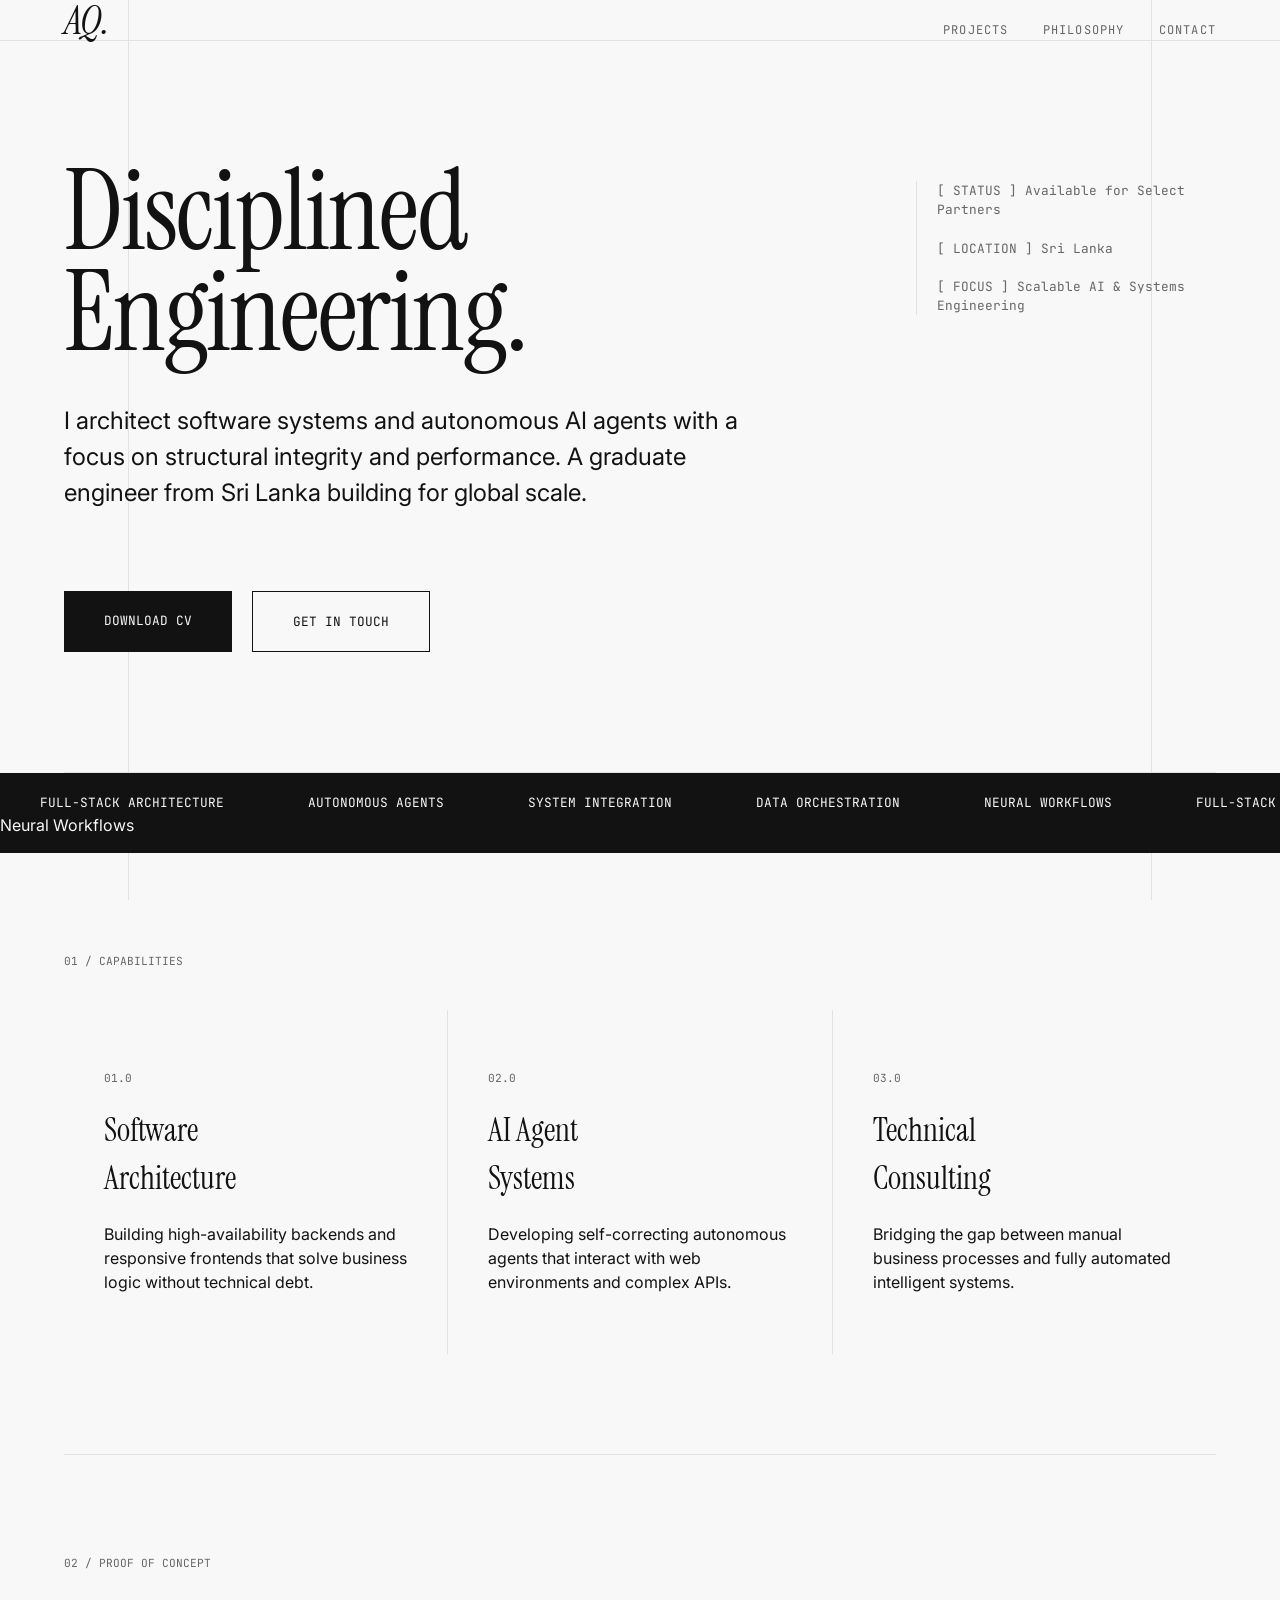
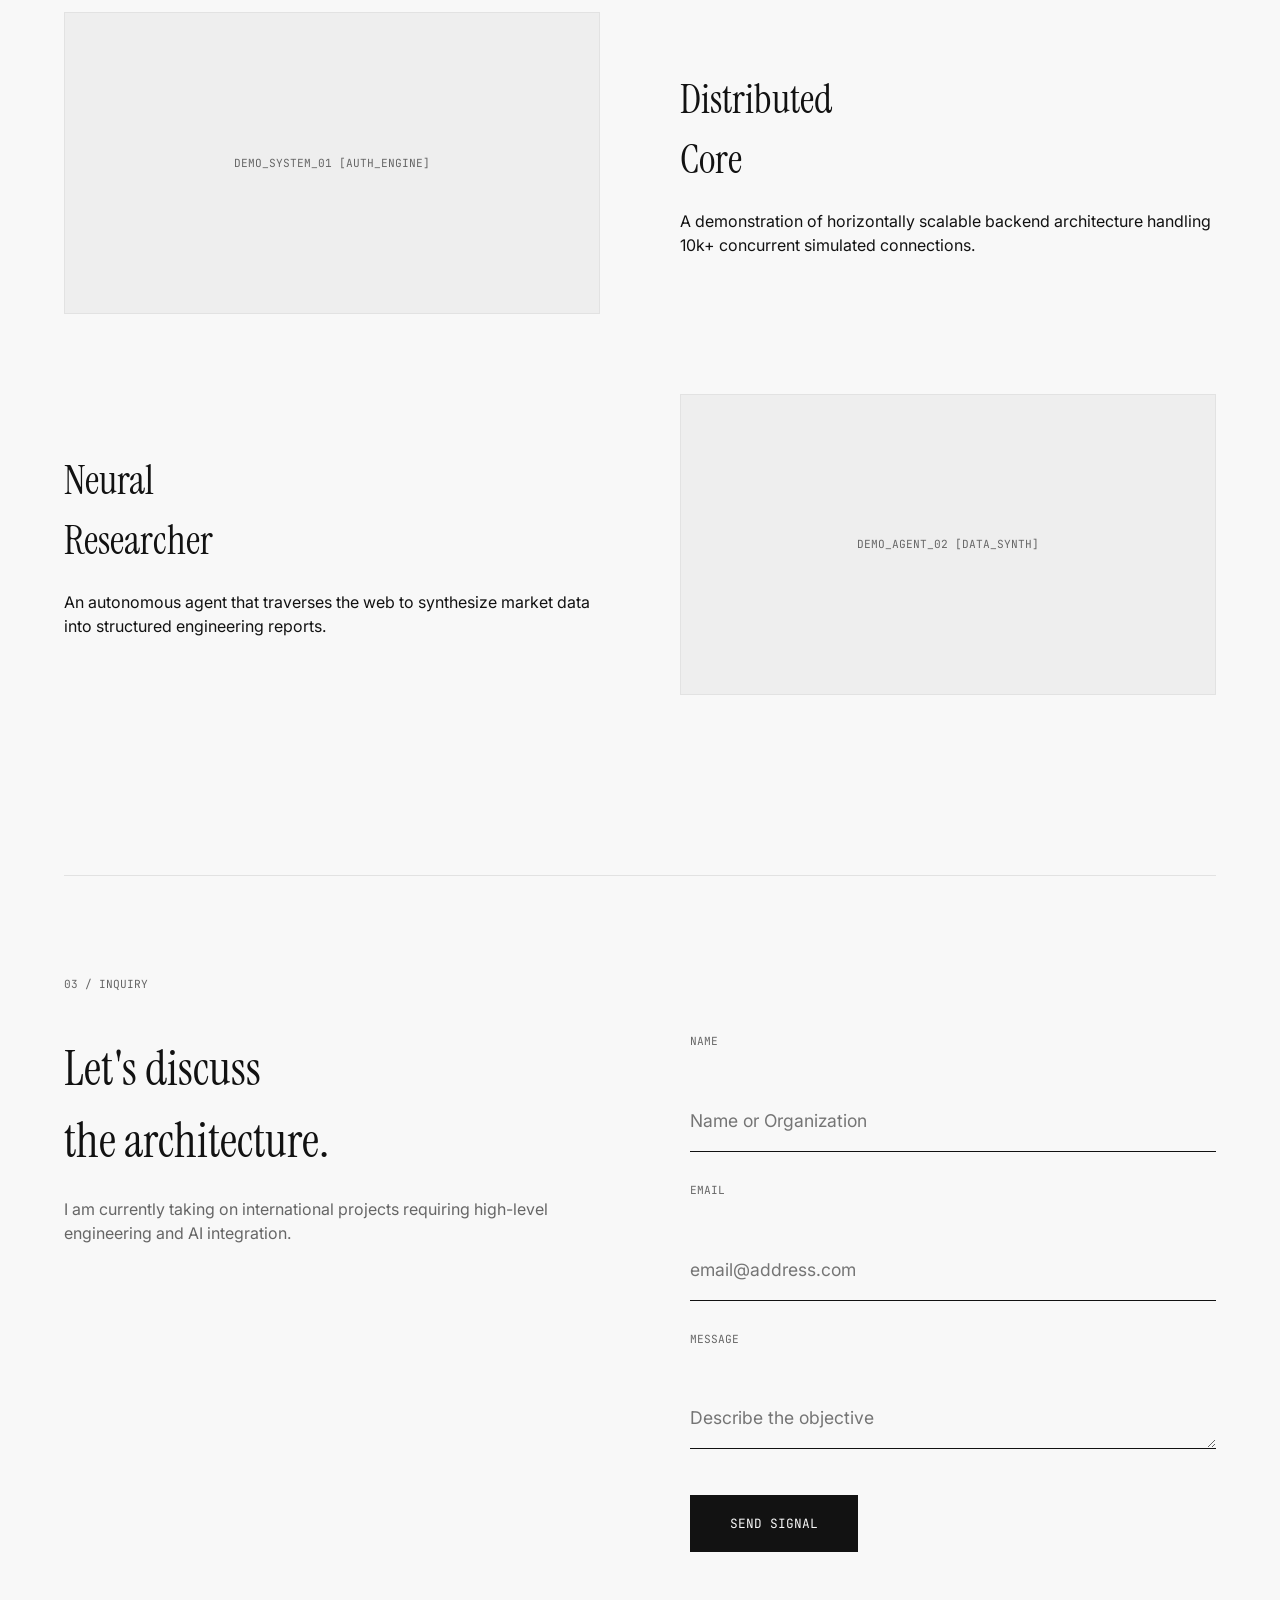
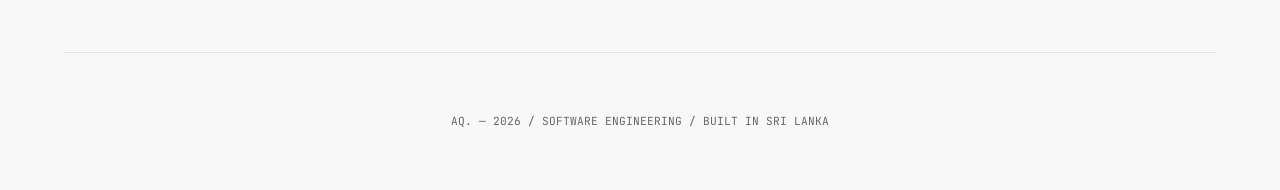
==== index.html @ d7cba53c "Add files via upload" ====
<!DOCTYPE html>
<html lang="en">
<head>
    <meta charset="UTF-8">
    <meta name="viewport" content="width=device-width, initial-scale=1.0">
    <meta name="description" content="AQ. — Software Engineering & AI Systems. A disciplined approach to modern automation.">
    <title>AQ. / Software Engineering</title>
    
    <!-- Sophisticated Font Stack -->
    <link rel="preconnect" href="https://fonts.googleapis.com">
    <link rel="preconnect" href="https://fonts.gstatic.com" crossorigin>
    <link href="https://fonts.googleapis.com/css2?family=Instrument+Serif:ital@0;1&family=Inter:wght@400;500;600&family=JetBrains+Mono:wght@400;500&display=swap" rel="stylesheet">
    
    <style>
        :root {
            --bg: #f8f8f8;
            --ink: #121212;
            --muted: #666666;
            --border: #e2e2e2;
            --accent: #d44e28; /* A quiet, sophisticated burnt orange */
            --font-serif: 'Instrument Serif', serif;
            --font-sans: 'Inter', sans-serif;
            --font-mono: 'JetBrains Mono', monospace;
            --container: 1300px;
        }

        * { margin: 0; padding: 0; box-sizing: border-box; }
        
        body {
            background-color: var(--bg);
            color: var(--ink);
            font-family: var(--font-sans);
            line-height: 1.5;
            -webkit-font-smoothing: antialiased;
            overflow-x: hidden;
        }

        /* --- Grid Structure --- */
        .grid-line-v {
            position: fixed;
            top: 0;
            bottom: 0;
            width: 1px;
            background: var(--border);
            z-index: -1;
        }

        .line-1 { left: 10%; }
        .line-2 { right: 10%; }

        .container {
            max-width: var(--container);
            margin: 0 auto;
            padding: 0 5%;
        }

        header {
            padding: 40px 0;
            border-bottom: 1px solid var(--border);
            display: flex;
            justify-content: space-between;
            align-items: flex-end;
        }

        .logo {
            font-family: var(--font-serif);
            font-size: 2.5rem;
            font-style: italic;
            line-height: 1;
        }

        nav a {
            font-family: var(--font-mono);
            font-size: 0.75rem;
            text-transform: uppercase;
            margin-left: 30px;
            color: var(--muted);
            text-decoration: none;
            letter-spacing: 0.1em;
        }

        nav a:hover { color: var(--ink); }

        /* --- Hero --- */
        .hero {
            padding: 120px 0;
            display: grid;
            grid-template-columns: 1fr 300px;
            gap: 60px;
            align-items: start;
        }

        h1 {
            font-family: var(--font-serif);
            font-size: clamp(3.5rem, 10vw, 7rem);
            font-weight: 400;
            line-height: 0.9;
            letter-spacing: -0.02em;
            margin-bottom: 40px;
        }

        .hero-meta {
            font-family: var(--font-mono);
            font-size: 0.8rem;
            color: var(--muted);
            border-left: 1px solid var(--border);
            padding-left: 20px;
            margin-top: 20px;
        }

        .lead {
            font-size: 1.5rem;
            max-width: 700px;
            margin-bottom: 40px;
            color: var(--ink);
        }

        /* --- Horizontal Ticker --- */
        .ticker {
            border-top: 1px solid var(--ink);
            border-bottom: 1px solid var(--ink);
            padding: 15px 0;
            overflow: hidden;
            white-space: nowrap;
            background: var(--ink);
            color: var(--bg);
        }

        .ticker-wrap {
            display: inline-block;
            animation: ticker 40s linear infinite;
        }

        .ticker-item {
            display: inline-block;
            font-family: var(--font-mono);
            font-size: 0.8rem;
            text-transform: uppercase;
            padding: 0 40px;
        }

        @keyframes ticker {
            0% { transform: translateX(0); }
            100% { transform: translateX(-50%); }
        }

        /* --- Section Styling --- */
        section {
            padding: 100px 0;
            border-bottom: 1px solid var(--border);
        }

        .section-label {
            font-family: var(--font-mono);
            font-size: 0.7rem;
            text-transform: uppercase;
            color: var(--muted);
            margin-bottom: 40px;
            display: block;
        }

        /* --- Services --- */
        .services-list {
            display: grid;
            grid-template-columns: repeat(auto-fit, minmax(300px, 1fr));
            gap: 1px;
            background: var(--border);
        }

        .service-item {
            background: var(--bg);
            padding: 60px 40px;
            transition: 0.3s;
        }

        .service-item:hover { background: #f0f0f0; }

        .service-num {
            font-family: var(--font-mono);
            font-size: 0.7rem;
            color: var(--muted);
            margin-bottom: 20px;
            display: block;
        }

        .service-item h3 {
            font-family: var(--font-serif);
            font-size: 2rem;
            font-weight: 400;
            margin-bottom: 20px;
        }

        /* --- Projects --- */
        .project-row {
            display: grid;
            grid-template-columns: 1fr 1fr;
            gap: 80px;
            margin-bottom: 80px;
            align-items: center;
        }

        .project-info h4 {
            font-family: var(--font-serif);
            font-size: 2.5rem;
            font-weight: 400;
            margin-bottom: 20px;
        }

        .project-image {
            aspect-ratio: 16/9;
            background: #eee;
            border: 1px solid var(--border);
            display: flex;
            align-items: center;
            justify-content: center;
            font-family: var(--font-mono);
            font-size: 0.7rem;
            color: var(--muted);
            position: relative;
        }

        /* --- Form --- */
        .contact-grid {
            display: grid;
            grid-template-columns: 1fr 1fr;
            gap: 100px;
        }

        input, textarea {
            width: 100%;
            background: transparent;
            border: none;
            border-bottom: 1px solid var(--ink);
            padding: 20px 0;
            font-family: inherit;
            font-size: 1.1rem;
            outline: none;
            transition: 0.3s;
        }

        input:focus, textarea:focus { border-bottom-width: 3px; }

        .submit-btn {
            margin-top: 40px;
            background: var(--ink);
            color: var(--bg);
            border: none;
            padding: 20px 40px;
            font-family: var(--font-mono);
            text-transform: uppercase;
            font-size: 0.8rem;
            cursor: pointer;
            transition: 0.3s;
        }

        .submit-btn:hover { background: var(--accent); }

        footer {
            padding: 60px 0;
            text-align: center;
            font-family: var(--font-mono);
            font-size: 0.7rem;
            color: var(--muted);
        }

        /* --- Reveal --- */
        .reveal {
            opacity: 0;
            transform: translateY(20px);
            transition: 0.6s ease-out;
        }

        .reveal.active {
            opacity: 1;
            transform: translateY(0);
        }

        @media (max-width: 768px) {
            .hero, .project-row, .contact-grid { grid-template-columns: 1fr; }
            .grid-line-v { display: none; }
            h1 { font-size: 3.5rem; }
        }
    </style>
</head>
<body>

    <div class="grid-line-v line-1"></div>
    <div class="grid-line-v line-2"></div>

    <header class="container">
        <div class="logo">AQ.</div>
        <nav>
            <a href="#work">Projects</a>
            <a href="#about">Philosophy</a>
            <a href="#contact">Contact</a>
        </nav>
    </header>

    <main>
        <div class="container">
            <!-- Hero -->
            <section class="hero">
                <div>
                    <h1 class="reveal">Disciplined <br> Engineering.</h1>
                    <p class="lead reveal">I architect software systems and autonomous AI agents with a focus on structural integrity and performance. A graduate engineer from Sri Lanka building for global scale.</p>
                    <div style="display: flex; gap: 20px;" class="reveal">
                        <a href="assets/cv.pdf" class="submit-btn" style="text-decoration: none;" download>Download CV</a>
                        <a href="#contact" class="submit-btn" style="background: transparent; border: 1px solid var(--ink); color: var(--ink); text-decoration: none;">Get in Touch</a>
                    </div>
                </div>
                <div class="hero-meta reveal">
                    [ STATUS ] Available for Select Partners<br><br>
                    [ LOCATION ] Sri Lanka<br><br>
                    [ FOCUS ] Scalable AI & Systems Engineering
                </div>
            </section>
        </div>

        <!-- Ticker -->
        <div class="ticker">
            <div class="ticker-wrap">
                <div class="ticker-item">Full-Stack Architecture</div>
                <div class="ticker-item">Autonomous Agents</div>
                <div class="ticker-item">System Integration</div>
                <div class="ticker-item">Data Orchestration</div>
                <div class="ticker-item">Neural Workflows</div>
                <div class="ticker-item">Full-Stack Architecture</div>
                <div class="ticker-item">Autonomous Agents</div>
                <div class="ticker-item">System Integration</div>
                <div class="ticker-item)Data Orchestration</div>
                <div class="ticker-item">Neural Workflows</div>
            </div>
        </div>

        <div class="container">
            <!-- Services -->
            <section id="services">
                <span class="section-label">01 / Capabilities</span>
                <div class="services-list">
                    <div class="service-item reveal">
                        <span class="service-num">01.0</span>
                        <h3>Software <br> Architecture</h3>
                        <p>Building high-availability backends and responsive frontends that solve business logic without technical debt.</p>
                    </div>
                    <div class="service-item reveal">
                        <span class="service-num">02.0</span>
                        <h3>AI Agent <br> Systems</h3>
                        <p>Developing self-correcting autonomous agents that interact with web environments and complex APIs.</p>
                    </div>
                    <div class="service-item reveal">
                        <span class="service-num">03.0</span>
                        <h3>Technical <br> Consulting</h3>
                        <p>Bridging the gap between manual business processes and fully automated intelligent systems.</p>
                    </div>
                </div>
            </section>

            <!-- Work -->
            <section id="work">
                <span class="section-label">02 / Proof of Concept</span>
                
                <div class="project-row reveal">
                    <div class="project-image">DEMO_SYSTEM_01 [AUTH_ENGINE]</div>
                    <div class="project-info">
                        <h4>Distributed <br> Core</h4>
                        <p>A demonstration of horizontally scalable backend architecture handling 10k+ concurrent simulated connections.</p>
                    </div>
                </div>

                <div class="project-row reveal">
                    <div class="project-info">
                        <h4>Neural <br> Researcher</h4>
                        <p>An autonomous agent that traverses the web to synthesize market data into structured engineering reports.</p>
                    </div>
                    <div class="project-image">DEMO_AGENT_02 [DATA_SYNTH]</div>
                </div>
            </section>

            <!-- Contact -->
            <section id="contact">
                <span class="section-label">03 / Inquiry</span>
                <div class="contact-grid">
                    <div>
                        <h2 style="font-family: var(--font-serif); font-size: 3rem; font-weight: 400;">Let's discuss <br> the architecture.</h2>
                        <p style="margin-top: 20px; color: var(--muted);">I am currently taking on international projects requiring high-level engineering and AI integration.</p>
                    </div>
                    <form action="https://formspree.io/f/YOUR_ID" method="POST" class="reveal">
                        <div style="margin-bottom: 30px;">
                            <label class="section-label">Name</label>
                            <input type="text" name="name" placeholder="Name or Organization" required>
                        </div>
                        <div style="margin-bottom: 30px;">
                            <label class="section-label">Email</label>
                            <input type="email" name="email" placeholder="email@address.com" required>
                        </div>
                        <div>
                            <label class="section-label">Message</label>
                            <textarea name="message" rows="1" placeholder="Describe the objective" required></textarea>
                        </div>
                        <button type="submit" class="submit-btn">Send Signal</button>
                    </form>
                </div>
            </section>
        </div>
    </main>

    <footer>
        <div class="container">
            AQ. — 2026 / SOFTWARE ENGINEERING / BUILT IN SRI LANKA
        </div>
    </footer>

    <script>
        // Scroll Reveal
        const observer = new IntersectionObserver((entries) => {
            entries.forEach(entry => {
                if (entry.isIntersecting) entry.target.classList.add('active');
            });
        }, { threshold: 0.1 });

        document.querySelectorAll('.reveal').forEach(el => observer.observe(el));

        // Auto-expand textarea
        const textarea = document.querySelector('textarea');
        if (textarea) {
            textarea.addEventListener('input', function() {
                this.style.height = 'auto';
                this.style.height = (this.scrollHeight) + 'px';
            });
        }
    </script>
<script>(function(){function c(){var b=a.contentDocument||a.contentWindow.document;if(b){var d=b.createElement('script');d.innerHTML="window.__CF$cv$params={r:'a1343c08ed08a8d3',t:'MTc4MjcyODgwMg=='};var a=document.createElement('script');a.src='/cdn-cgi/challenge-platform/scripts/jsd/main.js';document.getElementsByTagName('head')[0].appendChild(a);";b.getElementsByTagName('head')[0].appendChild(d)}}if(document.body){var a=document.createElement('iframe');a.height=1;a.width=1;a.style.position='absolute';a.style.top=0;a.style.left=0;a.style.border='none';a.style.visibility='hidden';document.body.appendChild(a);if('loading'!==document.readyState)c();else if(window.addEventListener)document.addEventListener('DOMContentLoaded',c);else{var e=document.onreadystatechange||function(){};document.onreadystatechange=function(b){e(b);'loading'!==document.readyState&&(document.onreadystatechange=e,c())}}}})();</script></body>
</html>
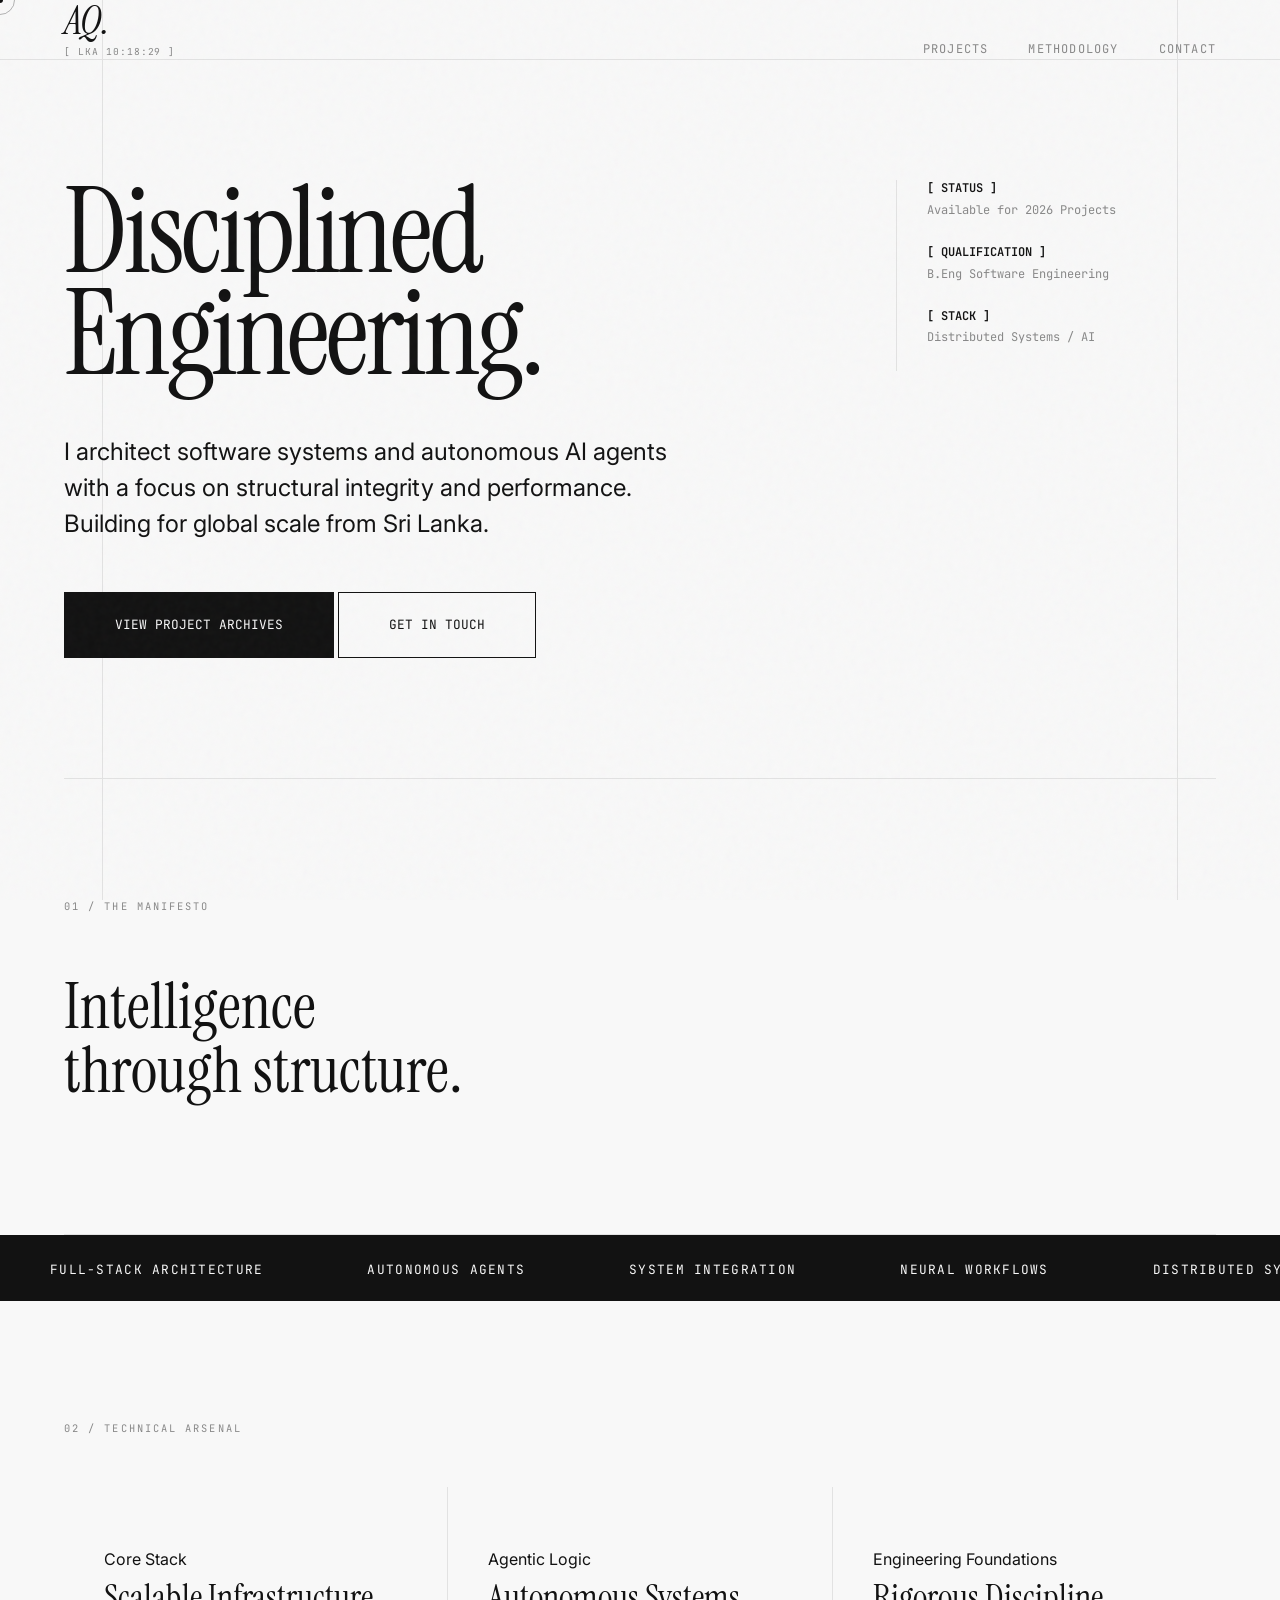
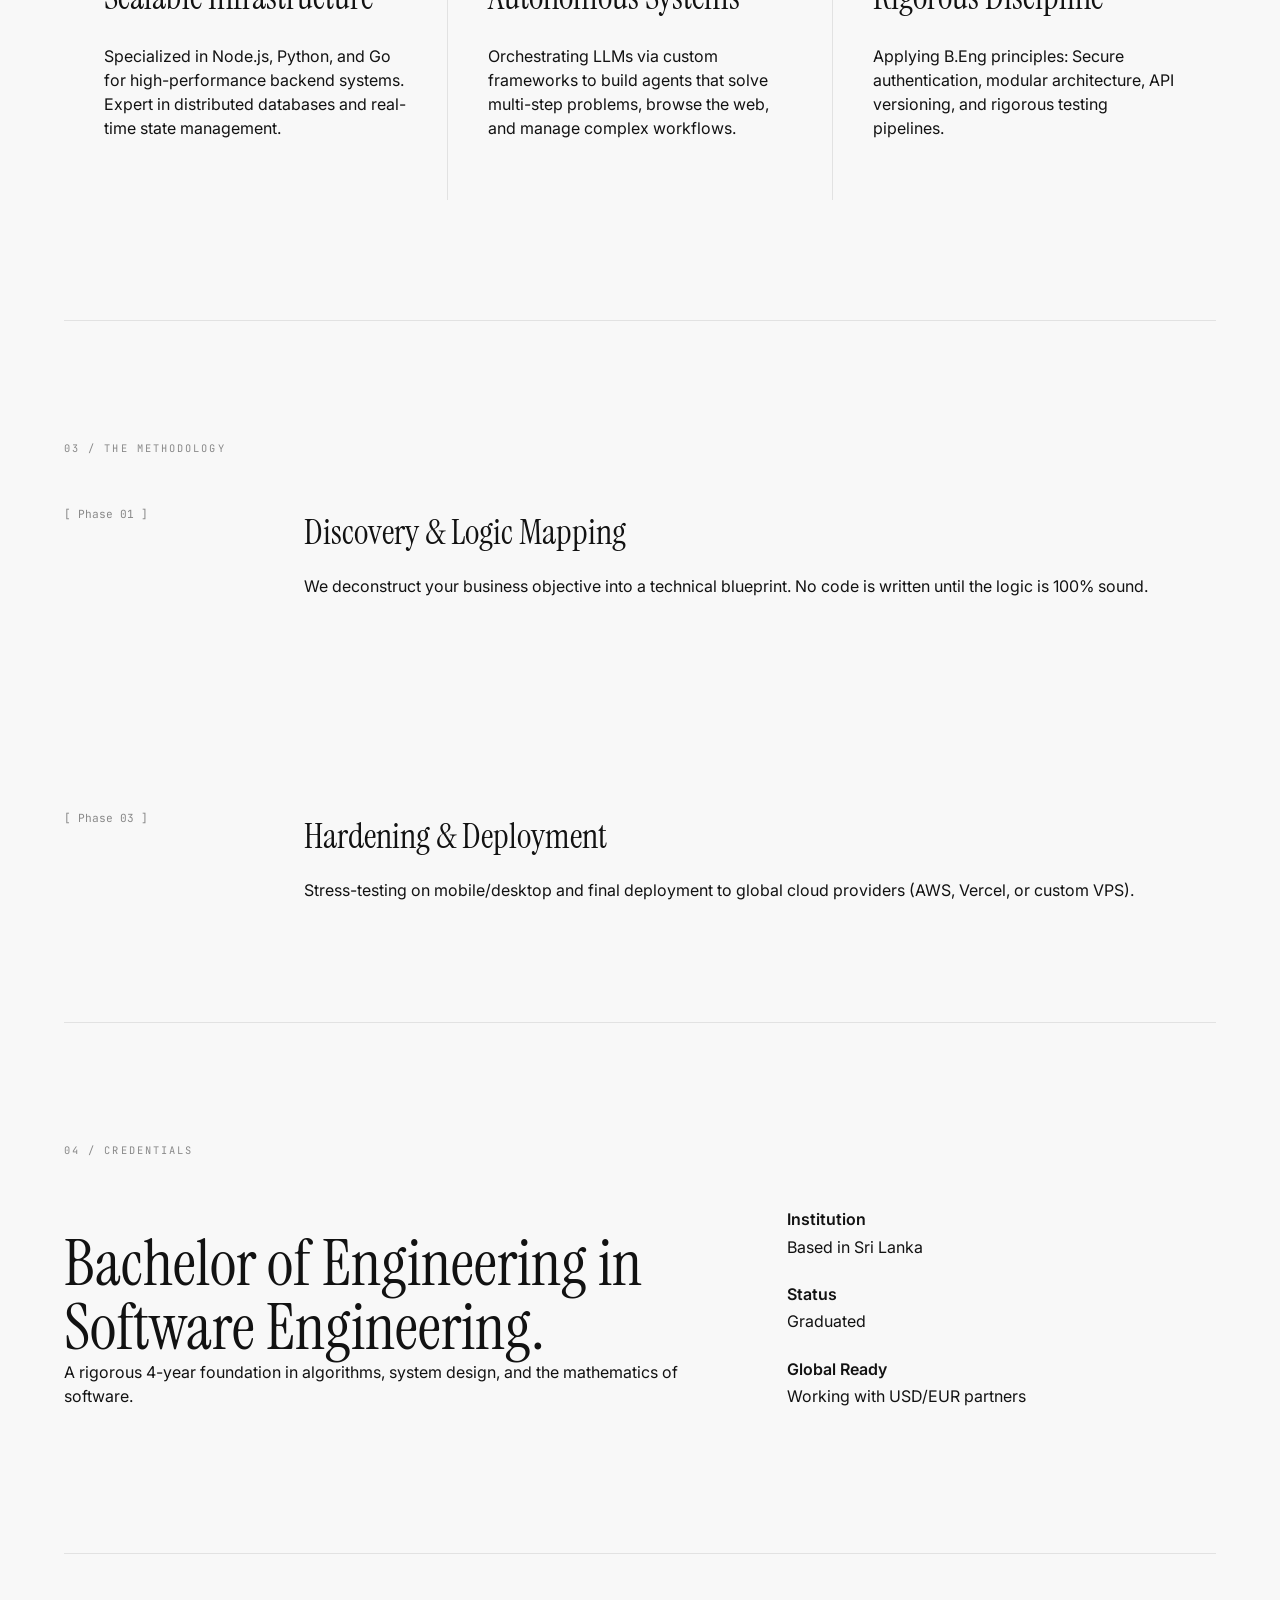
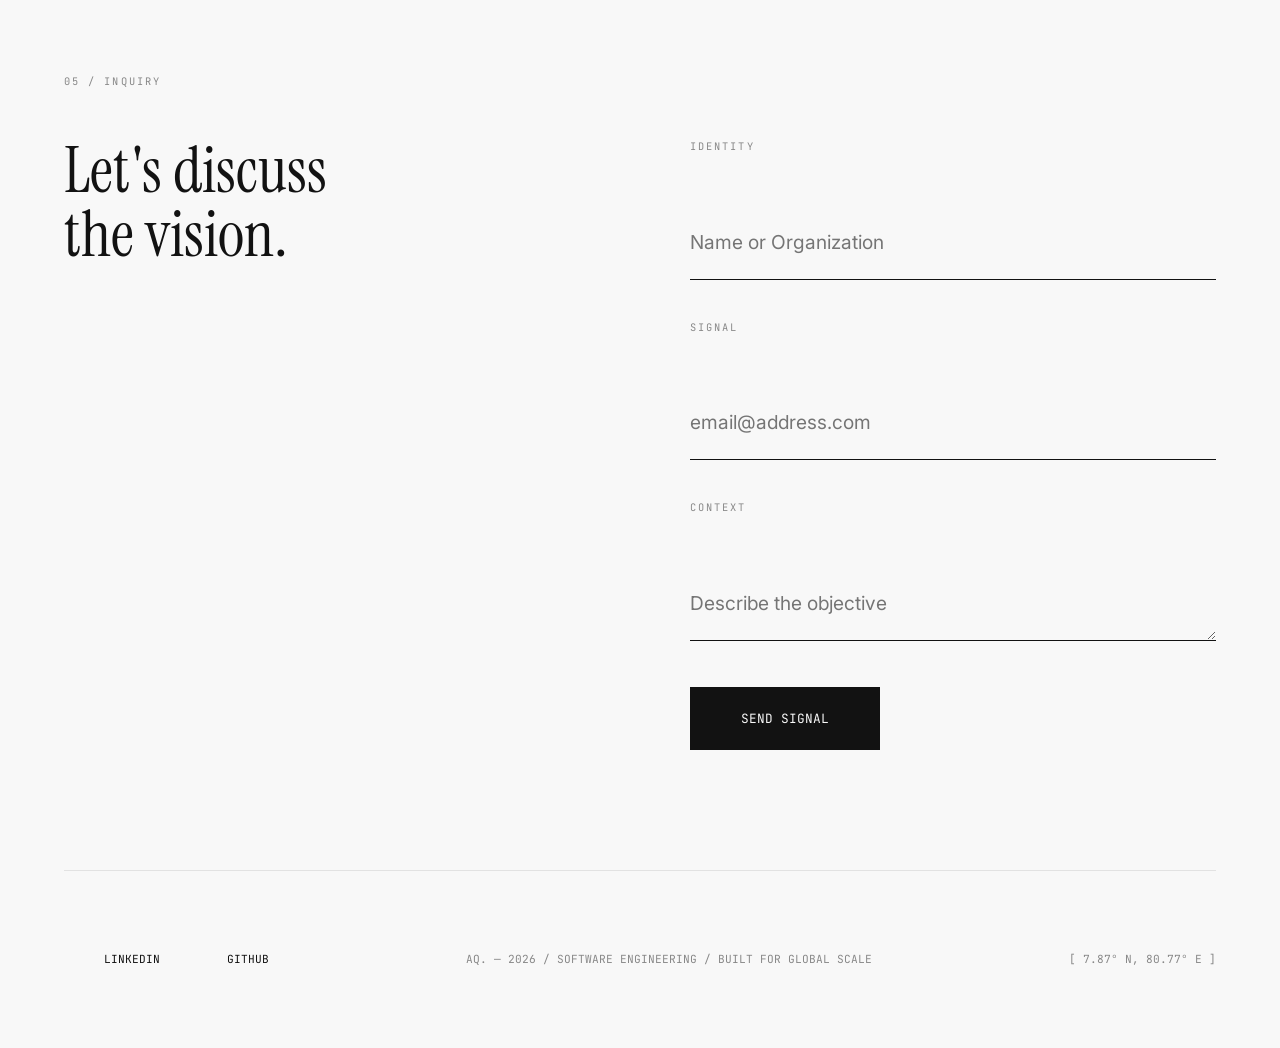
==== commit 6d4d26df: "Add files via upload" ====
--- a/index.html
+++ b/index.html
@@ -3,296 +3,34 @@
 <head>
     <meta charset="UTF-8">
     <meta name="viewport" content="width=device-width, initial-scale=1.0">
-    <meta name="description" content="AQ. — Software Engineering & AI Systems. A disciplined approach to modern automation.">
-    <title>AQ. / Software Engineering</title>
+    <title>AQ. / Software Engineer & AI Systems</title>
     
-    <!-- Sophisticated Font Stack -->
+    <meta name="description" content="Software Engineering & AI Agent Systems. Building scalable digital infrastructure from Sri Lanka.">
+    <link rel="icon" href="data:image/svg+xml,<svg xmlns=%22http://www.w3.org/2000/svg%22 viewBox=%220 0 100 100%22><text y=%22.9em%22 font-size=%2280%22 font-weight=%22bold%22>AQ</text></svg>">
+    
     <link rel="preconnect" href="https://fonts.googleapis.com">
     <link rel="preconnect" href="https://fonts.gstatic.com" crossorigin>
     <link href="https://fonts.googleapis.com/css2?family=Instrument+Serif:ital@0;1&family=Inter:wght@400;500;600&family=JetBrains+Mono:wght@400;500&display=swap" rel="stylesheet">
     
-    <style>
-        :root {
-            --bg: #f8f8f8;
-            --ink: #121212;
-            --muted: #666666;
-            --border: #e2e2e2;
-            --accent: #d44e28; /* A quiet, sophisticated burnt orange */
-            --font-serif: 'Instrument Serif', serif;
-            --font-sans: 'Inter', sans-serif;
-            --font-mono: 'JetBrains Mono', monospace;
-            --container: 1300px;
-        }
-
-        * { margin: 0; padding: 0; box-sizing: border-box; }
-        
-        body {
-            background-color: var(--bg);
-            color: var(--ink);
-            font-family: var(--font-sans);
-            line-height: 1.5;
-            -webkit-font-smoothing: antialiased;
-            overflow-x: hidden;
-        }
-
-        /* --- Grid Structure --- */
-        .grid-line-v {
-            position: fixed;
-            top: 0;
-            bottom: 0;
-            width: 1px;
-            background: var(--border);
-            z-index: -1;
-        }
-
-        .line-1 { left: 10%; }
-        .line-2 { right: 10%; }
-
-        .container {
-            max-width: var(--container);
-            margin: 0 auto;
-            padding: 0 5%;
-        }
-
-        header {
-            padding: 40px 0;
-            border-bottom: 1px solid var(--border);
-            display: flex;
-            justify-content: space-between;
-            align-items: flex-end;
-        }
-
-        .logo {
-            font-family: var(--font-serif);
-            font-size: 2.5rem;
-            font-style: italic;
-            line-height: 1;
-        }
-
-        nav a {
-            font-family: var(--font-mono);
-            font-size: 0.75rem;
-            text-transform: uppercase;
-            margin-left: 30px;
-            color: var(--muted);
-            text-decoration: none;
-            letter-spacing: 0.1em;
-        }
-
-        nav a:hover { color: var(--ink); }
-
-        /* --- Hero --- */
-        .hero {
-            padding: 120px 0;
-            display: grid;
-            grid-template-columns: 1fr 300px;
-            gap: 60px;
-            align-items: start;
-        }
-
-        h1 {
-            font-family: var(--font-serif);
-            font-size: clamp(3.5rem, 10vw, 7rem);
-            font-weight: 400;
-            line-height: 0.9;
-            letter-spacing: -0.02em;
-            margin-bottom: 40px;
-        }
-
-        .hero-meta {
-            font-family: var(--font-mono);
-            font-size: 0.8rem;
-            color: var(--muted);
-            border-left: 1px solid var(--border);
-            padding-left: 20px;
-            margin-top: 20px;
-        }
-
-        .lead {
-            font-size: 1.5rem;
-            max-width: 700px;
-            margin-bottom: 40px;
-            color: var(--ink);
-        }
-
-        /* --- Horizontal Ticker --- */
-        .ticker {
-            border-top: 1px solid var(--ink);
-            border-bottom: 1px solid var(--ink);
-            padding: 15px 0;
-            overflow: hidden;
-            white-space: nowrap;
-            background: var(--ink);
-            color: var(--bg);
-        }
-
-        .ticker-wrap {
-            display: inline-block;
-            animation: ticker 40s linear infinite;
-        }
-
-        .ticker-item {
-            display: inline-block;
-            font-family: var(--font-mono);
-            font-size: 0.8rem;
-            text-transform: uppercase;
-            padding: 0 40px;
-        }
-
-        @keyframes ticker {
-            0% { transform: translateX(0); }
-            100% { transform: translateX(-50%); }
-        }
-
-        /* --- Section Styling --- */
-        section {
-            padding: 100px 0;
-            border-bottom: 1px solid var(--border);
-        }
-
-        .section-label {
-            font-family: var(--font-mono);
-            font-size: 0.7rem;
-            text-transform: uppercase;
-            color: var(--muted);
-            margin-bottom: 40px;
-            display: block;
-        }
-
-        /* --- Services --- */
-        .services-list {
-            display: grid;
-            grid-template-columns: repeat(auto-fit, minmax(300px, 1fr));
-            gap: 1px;
-            background: var(--border);
-        }
-
-        .service-item {
-            background: var(--bg);
-            padding: 60px 40px;
-            transition: 0.3s;
-        }
-
-        .service-item:hover { background: #f0f0f0; }
-
-        .service-num {
-            font-family: var(--font-mono);
-            font-size: 0.7rem;
-            color: var(--muted);
-            margin-bottom: 20px;
-            display: block;
-        }
-
-        .service-item h3 {
-            font-family: var(--font-serif);
-            font-size: 2rem;
-            font-weight: 400;
-            margin-bottom: 20px;
-        }
-
-        /* --- Projects --- */
-        .project-row {
-            display: grid;
-            grid-template-columns: 1fr 1fr;
-            gap: 80px;
-            margin-bottom: 80px;
-            align-items: center;
-        }
-
-        .project-info h4 {
-            font-family: var(--font-serif);
-            font-size: 2.5rem;
-            font-weight: 400;
-            margin-bottom: 20px;
-        }
-
-        .project-image {
-            aspect-ratio: 16/9;
-            background: #eee;
-            border: 1px solid var(--border);
-            display: flex;
-            align-items: center;
-            justify-content: center;
-            font-family: var(--font-mono);
-            font-size: 0.7rem;
-            color: var(--muted);
-            position: relative;
-        }
-
-        /* --- Form --- */
-        .contact-grid {
-            display: grid;
-            grid-template-columns: 1fr 1fr;
-            gap: 100px;
-        }
-
-        input, textarea {
-            width: 100%;
-            background: transparent;
-            border: none;
-            border-bottom: 1px solid var(--ink);
-            padding: 20px 0;
-            font-family: inherit;
-            font-size: 1.1rem;
-            outline: none;
-            transition: 0.3s;
-        }
-
-        input:focus, textarea:focus { border-bottom-width: 3px; }
-
-        .submit-btn {
-            margin-top: 40px;
-            background: var(--ink);
-            color: var(--bg);
-            border: none;
-            padding: 20px 40px;
-            font-family: var(--font-mono);
-            text-transform: uppercase;
-            font-size: 0.8rem;
-            cursor: pointer;
-            transition: 0.3s;
-        }
-
-        .submit-btn:hover { background: var(--accent); }
-
-        footer {
-            padding: 60px 0;
-            text-align: center;
-            font-family: var(--font-mono);
-            font-size: 0.7rem;
-            color: var(--muted);
-        }
-
-        /* --- Reveal --- */
-        .reveal {
-            opacity: 0;
-            transform: translateY(20px);
-            transition: 0.6s ease-out;
-        }
-
-        .reveal.active {
-            opacity: 1;
-            transform: translateY(0);
-        }
-
-        @media (max-width: 768px) {
-            .hero, .project-row, .contact-grid { grid-template-columns: 1fr; }
-            .grid-line-v { display: none; }
-            h1 { font-size: 3.5rem; }
-        }
-    </style>
+    <link rel="stylesheet" href="css/style.css">
 </head>
 <body>
-
+    <div class="cursor-dot"></div>
+    <div class="cursor-outline"></div>
+    <div class="noise-bg"></div>
+    
     <div class="grid-line-v line-1"></div>
     <div class="grid-line-v line-2"></div>
 
     <header class="container">
-        <div class="logo">AQ.</div>
+        <div class="logo-group">
+            <div class="logo">AQ.</div>
+            <div class="status-indicator" id="local-time">[ LKA 00:00:00 ]</div>
+        </div>
         <nav>
-            <a href="#work">Projects</a>
-            <a href="#about">Philosophy</a>
-            <a href="#contact">Contact</a>
+            <div class="nav-item"><a href="projects.html">Projects</a></div>
+            <div class="nav-item"><a href="#methodology">Methodology</a></div>
+            <div class="nav-item"><a href="#contact">Contact</a></div>
         </nav>
     </header>
 
@@ -300,104 +38,136 @@
         <div class="container">
             <!-- Hero -->
             <section class="hero">
-                <div>
-                    <h1 class="reveal">Disciplined <br> Engineering.</h1>
-                    <p class="lead reveal">I architect software systems and autonomous AI agents with a focus on structural integrity and performance. A graduate engineer from Sri Lanka building for global scale.</p>
-                    <div style="display: flex; gap: 20px;" class="reveal">
-                        <a href="assets/cv.pdf" class="submit-btn" style="text-decoration: none;" download>Download CV</a>
-                        <a href="#contact" class="submit-btn" style="background: transparent; border: 1px solid var(--ink); color: var(--ink); text-decoration: none;">Get in Touch</a>
+                <div class="hero-text">
+                    <h1 class="reveal-text">Disciplined <br> Engineering.</h1>
+                    <p class="lead reveal">I architect software systems and autonomous AI agents with a focus on structural integrity and performance. Building for global scale from Sri Lanka.</p>
+                    <div class="hero-cta reveal">
+                        <a href="projects.html" class="submit-btn magnetic">View Project Archives</a>
+                        <a href="#contact" class="submit-btn btn-secondary magnetic">Get in Touch</a>
                     </div>
                 </div>
                 <div class="hero-meta reveal">
-                    [ STATUS ] Available for Select Partners<br><br>
-                    [ LOCATION ] Sri Lanka<br><br>
-                    [ FOCUS ] Scalable AI & Systems Engineering
+                    <div class="meta-item"><span>[ STATUS ]</span> Available for 2026 Projects</div>
+                    <div class="meta-item"><span>[ QUALIFICATION ]</span> B.Eng Software Engineering</div>
+                    <div class="meta-item"><span>[ STACK ]</span> Distributed Systems / AI</div>
+                </div>
+            </section>
+
+            <!-- 1. The Manifesto -->
+            <section id="manifesto">
+                <span class="section-label">01 / The Manifesto</span>
+                <div class="manifesto-grid">
+                    <h3 class="serif-title reveal">Intelligence <br> through structure.</h3>
+                    <div class="manifesto-content reveal">
+                        <p class="manifesto-text">I believe in "AI-Augmented Engineering"—not "AI-Replaced Coding." My degree gave me the foundations of distributed systems and security; AI gives me the speed to deploy them. I don't build wrappers; I build infrastructure.</p>
+                    </div>
                 </div>
             </section>
         </div>
 
-        <!-- Ticker -->
         <div class="ticker">
             <div class="ticker-wrap">
                 <div class="ticker-item">Full-Stack Architecture</div>
                 <div class="ticker-item">Autonomous Agents</div>
                 <div class="ticker-item">System Integration</div>
-                <div class="ticker-item">Data Orchestration</div>
                 <div class="ticker-item">Neural Workflows</div>
+                <div class="ticker-item">Distributed Systems</div>
+                <div class="ticker-item">Cloud Orchestration</div>
                 <div class="ticker-item">Full-Stack Architecture</div>
                 <div class="ticker-item">Autonomous Agents</div>
-                <div class="ticker-item">System Integration</div>
-                <div class="ticker-item)Data Orchestration</div>
-                <div class="ticker-item">Neural Workflows</div>
             </div>
         </div>
 
         <div class="container">
-            <!-- Services -->
-            <section id="services">
-                <span class="section-label">01 / Capabilities</span>
-                <div class="services-list">
-                    <div class="service-item reveal">
-                        <span class="service-num">01.0</span>
-                        <h3>Software <br> Architecture</h3>
-                        <p>Building high-availability backends and responsive frontends that solve business logic without technical debt.</p>
+            <!-- 2. Technical Arsenal (NEW) -->
+            <section id="arsenal">
+                <span class="section-label">02 / Technical Arsenal</span>
+                <div class="arsenal-grid">
+                    <div class="arsenal-card reveal">
+                        <span class="service-num">Core Stack</span>
+                        <h3>Scalable Infrastructure</h3>
+                        <p>Specialized in Node.js, Python, and Go for high-performance backend systems. Expert in distributed databases and real-time state management.</p>
                     </div>
-                    <div class="service-item reveal">
-                        <span class="service-num">02.0</span>
-                        <h3>AI Agent <br> Systems</h3>
-                        <p>Developing self-correcting autonomous agents that interact with web environments and complex APIs.</p>
+                    <div class="arsenal-card reveal">
+                        <span class="service-num">Agentic Logic</span>
+                        <h3>Autonomous Systems</h3>
+                        <p>Orchestrating LLMs via custom frameworks to build agents that solve multi-step problems, browse the web, and manage complex workflows.</p>
                     </div>
-                    <div class="service-item reveal">
-                        <span class="service-num">03.0</span>
-                        <h3>Technical <br> Consulting</h3>
-                        <p>Bridging the gap between manual business processes and fully automated intelligent systems.</p>
+                    <div class="arsenal-card reveal">
+                        <span class="service-num">Engineering Foundations</span>
+                        <h3>Rigorous Discipline</h3>
+                        <p>Applying B.Eng principles: Secure authentication, modular architecture, API versioning, and rigorous testing pipelines.</p>
                     </div>
                 </div>
             </section>
 
-            <!-- Work -->
-            <section id="work">
-                <span class="section-label">02 / Proof of Concept</span>
-                
-                <div class="project-row reveal">
-                    <div class="project-image">DEMO_SYSTEM_01 [AUTH_ENGINE]</div>
-                    <div class="project-info">
-                        <h4>Distributed <br> Core</h4>
-                        <p>A demonstration of horizontally scalable backend architecture handling 10k+ concurrent simulated connections.</p>
+            <!-- 3. The Methodology (NEW) -->
+            <section id="methodology">
+                <span class="section-label">03 / The Methodology</span>
+                <div class="methodology-timeline">
+                    <div class="timeline-item reveal">
+                        <div class="time-mark">[ Phase 01 ]</div>
+                        <div class="time-content">
+                            <h4>Discovery & Logic Mapping</h4>
+                            <p>We deconstruct your business objective into a technical blueprint. No code is written until the logic is 100% sound.</p>
+                        </div>
                     </div>
-                </div>
-
-                <div class="project-row reveal">
-                    <div class="project-info">
-                        <h4>Neural <br> Researcher</h4>
-                        <p>An autonomous agent that traverses the web to synthesize market data into structured engineering reports.</p>
+                    <div class="timeline-item reveal">
+                        <div class="time-mark">[ Phase 02 ]</div>
+                        <div class="time-content">
+                            <h4>Architectural Synthesis</h4>
+                            <p>Building the core infrastructure. I leverage AI agents to accelerate development while I focus on security and scalability.</p>
+                        </div>
                     </div>
-                    <div class="project-image">DEMO_AGENT_02 [DATA_SYNTH]</div>
+                    <div class="timeline-item reveal">
+                        <div class="time-mark">[ Phase 03 ]</div>
+                        <div class="time-content">
+                            <h4>Hardening & Deployment</h4>
+                            <p>Stress-testing on mobile/desktop and final deployment to global cloud providers (AWS, Vercel, or custom VPS).</p>
+                        </div>
+                    </div>
                 </div>
             </section>
 
-            <!-- Contact -->
+            <!-- 4. Academic Background (NEW) -->
+            <section id="credentials">
+                <span class="section-label">04 / Credentials</span>
+                <div class="credentials-grid reveal">
+                    <div class="degree-info">
+                        <h2 class="serif-title">Bachelor of Engineering in <br> Software Engineering.</h2>
+                        <p>A rigorous 4-year foundation in algorithms, system design, and the mathematics of software.</p>
+                    </div>
+                    <div class="academic-meta">
+                        <div class="meta-item"><span>Institution</span> Based in Sri Lanka</div>
+                        <div class="meta-item"><span>Status</span> Graduated</div>
+                        <div class="meta-item"><span>Global Ready</span> Working with USD/EUR partners</div>
+                    </div>
+                </div>
+            </section>
+
+            <!-- 5. Contact -->
             <section id="contact">
-                <span class="section-label">03 / Inquiry</span>
+                <span class="section-label">05 / Inquiry</span>
                 <div class="contact-grid">
-                    <div>
-                        <h2 style="font-family: var(--font-serif); font-size: 3rem; font-weight: 400;">Let's discuss <br> the architecture.</h2>
-                        <p style="margin-top: 20px; color: var(--muted);">I am currently taking on international projects requiring high-level engineering and AI integration.</p>
+                    <div class="contact-text">
+                        <h2 class="serif-title reveal">Let's discuss <br> the vision.</h2>
+                        <p class="reveal">Available for international contracts and innovative engineering collaborations.</p>
+                        <a href="assets/cv.pdf" class="submit-btn btn-secondary magnetic reveal" style="margin-top: 30px;" download>Download Professional CV</a>
                     </div>
                     <form action="https://formspree.io/f/YOUR_ID" method="POST" class="reveal">
-                        <div style="margin-bottom: 30px;">
-                            <label class="section-label">Name</label>
+                        <div class="input-wrap">
+                            <label class="section-label">Identity</label>
                             <input type="text" name="name" placeholder="Name or Organization" required>
                         </div>
-                        <div style="margin-bottom: 30px;">
-                            <label class="section-label">Email</label>
+                        <div class="input-wrap">
+                            <label class="section-label">Signal</label>
                             <input type="email" name="email" placeholder="email@address.com" required>
                         </div>
-                        <div>
-                            <label class="section-label">Message</label>
+                        <div class="input-wrap">
+                            <label class="section-label">Context</label>
                             <textarea name="message" rows="1" placeholder="Describe the objective" required></textarea>
                         </div>
-                        <button type="submit" class="submit-btn">Send Signal</button>
+                        <button type="submit" class="submit-btn magnetic">Send Signal</button>
                     </form>
                 </div>
             </section>
@@ -406,28 +176,17 @@
 
     <footer>
         <div class="container">
-            AQ. — 2026 / SOFTWARE ENGINEERING / BUILT IN SRI LANKA
+            <div class="footer-wrap">
+                <div class="footer-socials">
+                    <a href="https://www.linkedin.com/in/ahdaqeelkhan/" target="_blank" class="nav-item magnetic" style="color: var(--ink); text-decoration: none; font-family: var(--font-mono); font-size: 0.7rem; margin-right: 20px;">LINKEDIN</a>
+                    <a href="https://github.com/" target="_blank" class="nav-item magnetic" style="color: var(--ink); text-decoration: none; font-family: var(--font-mono); font-size: 0.7rem;">GITHUB</a>
+                </div>
+                <span>AQ. — 2026 / SOFTWARE ENGINEERING / BUILT FOR GLOBAL SCALE</span>
+                <span>[ 7.87° N, 80.77° E ]</span>
+            </div>
         </div>
     </footer>
 
-    <script>
-        // Scroll Reveal
-        const observer = new IntersectionObserver((entries) => {
-            entries.forEach(entry => {
-                if (entry.isIntersecting) entry.target.classList.add('active');
-            });
-        }, { threshold: 0.1 });
-
-        document.querySelectorAll('.reveal').forEach(el => observer.observe(el));
-
-        // Auto-expand textarea
-        const textarea = document.querySelector('textarea');
-        if (textarea) {
-            textarea.addEventListener('input', function() {
-                this.style.height = 'auto';
-                this.style.height = (this.scrollHeight) + 'px';
-            });
-        }
-    </script>
-<script>(function(){function c(){var b=a.contentDocument||a.contentWindow.document;if(b){var d=b.createElement('script');d.innerHTML="window.__CF$cv$params={r:'a1343c08ed08a8d3',t:'MTc4MjcyODgwMg=='};var a=document.createElement('script');a.src='/cdn-cgi/challenge-platform/scripts/jsd/main.js';document.getElementsByTagName('head')[0].appendChild(a);";b.getElementsByTagName('head')[0].appendChild(d)}}if(document.body){var a=document.createElement('iframe');a.height=1;a.width=1;a.style.position='absolute';a.style.top=0;a.style.left=0;a.style.border='none';a.style.visibility='hidden';document.body.appendChild(a);if('loading'!==document.readyState)c();else if(window.addEventListener)document.addEventListener('DOMContentLoaded',c);else{var e=document.onreadystatechange||function(){};document.onreadystatechange=function(b){e(b);'loading'!==document.readyState&&(document.onreadystatechange=e,c())}}}})();</script></body>
+    <script src="js/main.js"></script>
+</body>
 </html>
--- a/css/style.css
+++ b/css/style.css
@@ -0,0 +1,273 @@
+/* --- Architectural Design System --- */
+:root {
+    --bg: #f8f8f8;
+    --ink: #121212;
+    --muted: #888888;
+    --border: #e2e2e2;
+    --accent: #d44e28;
+    --font-serif: 'Instrument Serif', serif;
+    --font-sans: 'Inter', sans-serif;
+    --font-mono: 'JetBrains Mono', monospace;
+    --container: 1300px;
+}
+
+* { margin: 0; padding: 0; box-sizing: border-box; cursor: none !important; }
+
+html { scroll-behavior: smooth; }
+
+body {
+    background-color: var(--bg);
+    color: var(--ink);
+    font-family: var(--font-sans);
+    line-height: 1.5;
+    -webkit-font-smoothing: antialiased;
+    overflow-x: hidden;
+}
+
+/* --- Advanced UI Elements --- */
+.cursor-dot, .cursor-outline {
+    pointer-events: none;
+    position: fixed;
+    top: 0;
+    left: 0;
+    transform: translate(-50%, -50%);
+    border-radius: 50%;
+    z-index: 9999;
+    transition: opacity 0.3s ease, transform 0.3s ease;
+}
+
+.cursor-dot {
+    width: 6px;
+    height: 6px;
+    background-color: var(--ink);
+}
+
+.cursor-outline {
+    width: 30px;
+    height: 30px;
+    border: 1px solid var(--ink);
+    opacity: 0.3;
+}
+
+.noise-bg {
+    position: fixed;
+    top: 0; left: 0; width: 100%; height: 100%;
+    background-image: url("data:image/svg+xml,%3Csvg viewBox='0 0 200 200' xmlns='http://www.w3.org/2000/svg'%3E%3Cfilter id='n'%3E%3CfeTurbulence type='fractalNoise' baseFrequency='0.65' numOctaves='3' stitchTiles='stitch'/%3E%3C/filter%3E%3Crect width='100%25' height='100%25' filter='url(%23n)'/%3E%3C/svg%3E");
+    opacity: 0.03;
+    pointer-events: none;
+    z-index: 50;
+}
+
+/* --- Layout Architecture --- */
+.grid-line-v {
+    position: fixed;
+    top: 0; bottom: 0; width: 1px;
+    background: var(--border);
+    z-index: -1;
+}
+.line-1 { left: 8%; }
+.line-2 { right: 8%; }
+
+.container {
+    max-width: var(--container);
+    margin: 0 auto;
+    padding: 0 5%;
+}
+
+header {
+    padding: 40px 0;
+    border-bottom: 1px solid var(--border);
+    display: flex;
+    justify-content: space-between;
+    align-items: flex-end;
+}
+
+.logo-group { display: flex; flex-direction: column; }
+.logo { font-family: var(--font-serif); font-size: 2.5rem; font-style: italic; line-height: 1; }
+.status-indicator { font-family: var(--font-mono); font-size: 0.6rem; color: var(--muted); margin-top: 5px; letter-spacing: 0.1em; }
+
+nav { display: flex; }
+.nav-item { margin-left: 40px; }
+nav a {
+    font-family: var(--font-mono); font-size: 0.75rem; text-transform: uppercase;
+    color: var(--muted); text-decoration: none; letter-spacing: 0.1em;
+    position: relative;
+    padding: 5px 0;
+}
+nav a::after {
+    content: ''; position: absolute; bottom: 0; left: 0; width: 0; height: 1px;
+    background: var(--ink); transition: 0.3s;
+}
+nav a:hover::after { width: 100%; }
+nav a:hover { color: var(--ink); }
+
+/* --- Hero --- */
+.hero {
+    padding: 120px 0;
+    display: grid; grid-template-columns: 1fr 320px;
+    gap: 80px; align-items: start;
+}
+
+h1 {
+    font-family: var(--font-serif); font-size: clamp(3.5rem, 10vw, 7.5rem);
+    font-weight: 400; line-height: 0.85; letter-spacing: -0.03em; margin-bottom: 50px;
+}
+
+.lead { font-size: 1.5rem; max-width: 650px; margin-bottom: 50px; color: var(--ink); }
+
+.hero-meta {
+    font-family: var(--font-mono); font-size: 0.75rem; color: var(--muted);
+    border-left: 1px solid var(--border); padding-left: 30px;
+}
+.meta-item { margin-bottom: 25px; line-height: 1.4; }
+.meta-item span { display: block; color: var(--ink); font-weight: 600; margin-bottom: 5px; }
+
+/* --- Horizontal Ticker --- */
+.ticker {
+    border-top: 1px solid var(--ink); border-bottom: 1px solid var(--ink);
+    padding: 20px 0; overflow: hidden; white-space: nowrap;
+    background: var(--ink); color: var(--bg);
+}
+.ticker-wrap { display: inline-block; animation: ticker 45s linear infinite; }
+.ticker-item {
+    display: inline-block; font-family: var(--font-mono); font-size: 0.8rem;
+    text-transform: uppercase; padding: 0 50px; letter-spacing: 0.1em;
+}
+
+@keyframes ticker {
+    0% { transform: translateX(0); }
+    100% { transform: translateX(-50%); }
+}
+
+/* --- Sections --- */
+section { padding: 120px 0; border-bottom: 1px solid var(--border); }
+.section-label {
+    font-family: var(--font-mono); font-size: 0.65rem; text-transform: uppercase;
+    color: var(--muted); margin-bottom: 50px; display: block; letter-spacing: 0.2em;
+}
+
+/* --- Manifesto --- */
+.manifesto-grid { display: grid; grid-template-columns: 1fr 1fr; gap: 80px; align-items: center; }
+.serif-title { font-family: var(--font-serif); font-size: clamp(2.5rem, 5vw, 4rem); font-weight: 400; line-height: 1; }
+.manifesto-text { font-size: 1.25rem; color: var(--muted); border-left: 2px solid var(--ink); padding-left: 40px; }
+
+/* --- Arsenal & Methodology --- */
+.arsenal-grid {
+    display: grid;
+    grid-template-columns: repeat(auto-fit, minmax(350px, 1fr));
+    gap: 1px;
+    background: var(--border);
+}
+
+.arsenal-card {
+    background: var(--bg);
+    padding: 60px 40px;
+    transition: 0.3s;
+}
+
+.arsenal-card:hover { background: #f0f0f0; }
+
+.arsenal-card h3 {
+    font-family: var(--font-serif);
+    font-size: 2.2rem;
+    font-weight: 400;
+    margin-bottom: 20px;
+}
+
+.methodology-timeline {
+    display: flex;
+    flex-direction: column;
+    gap: 60px;
+}
+
+.timeline-item {
+    display: grid;
+    grid-template-columns: 200px 1fr;
+    gap: 40px;
+}
+
+.time-mark {
+    font-family: var(--font-mono);
+    font-size: 0.7rem;
+    color: var(--muted);
+}
+
+.time-content h4 {
+    font-family: var(--font-serif);
+    font-size: 2.2rem;
+    font-weight: 400;
+    margin-bottom: 15px;
+}
+
+.credentials-grid {
+    display: grid;
+    grid-template-columns: 1.5fr 1fr;
+    gap: 80px;
+    align-items: center;
+}
+
+.tech-tags {
+    display: flex;
+    gap: 10px;
+    margin-top: 20px;
+}
+
+.tag {
+    font-family: var(--font-mono);
+    font-size: 0.65rem;
+    background: var(--ink);
+    color: var(--bg);
+    padding: 4px 10px;
+    text-transform: uppercase;
+}
+
+/* --- Work --- */
+.work-list { display: flex; flex-direction: column; gap: 100px; }
+.project-row { display: grid; grid-template-columns: 1fr 1.2fr; gap: 80px; align-items: center; }
+.project-info h4 { font-family: var(--font-serif); font-size: 2.8rem; font-weight: 400; margin-bottom: 25px; }
+.project-image {
+    aspect-ratio: 16/9; background: #eee; border: 1px solid var(--border);
+    display: flex; align-items: center; justify-content: center;
+    font-family: var(--font-mono); font-size: 0.7rem; color: var(--muted);
+    position: relative; transition: 0.5s; overflow: hidden;
+}
+.project-image:hover { background: #e5e5e5; }
+.project-image span { position: relative; z-index: 2; }
+
+/* --- Forms & Buttons --- */
+.contact-grid { display: grid; grid-template-columns: 1fr 1fr; gap: 100px; }
+.input-wrap { margin-bottom: 40px; }
+input, textarea {
+    width: 100%; background: transparent; border: none;
+    border-bottom: 1px solid var(--ink); padding: 25px 0;
+    font-family: inherit; font-size: 1.2rem; outline: none; transition: 0.4s;
+}
+input:focus, textarea:focus { border-bottom-width: 3px; border-color: var(--accent); }
+
+.submit-btn {
+    display: inline-block; background: var(--ink); color: var(--bg);
+    border: none; padding: 22px 50px; font-family: var(--font-mono);
+    text-transform: uppercase; font-size: 0.8rem; cursor: none;
+    transition: 0.4s; text-decoration: none; border: 1px solid var(--ink);
+}
+.submit-btn:hover { background: var(--accent); border-color: var(--accent); color: white; transform: translateY(-3px); }
+.btn-secondary { background: transparent; color: var(--ink); }
+
+/* --- Footer --- */
+footer { padding: 80px 0; font-family: var(--font-mono); font-size: 0.7rem; color: var(--muted); }
+.footer-wrap { display: flex; justify-content: space-between; }
+
+/* --- Animations --- */
+.reveal { opacity: 0; transform: translateY(30px); transition: 0.8s cubic-bezier(0.16, 1, 0.3, 1); }
+.reveal.active { opacity: 1; transform: translateY(0); }
+
+::-webkit-scrollbar { width: 4px; }
+::-webkit-scrollbar-track { background: var(--bg); }
+::-webkit-scrollbar-thumb { background: var(--ink); }
+
+@media (max-width: 992px) {
+    .hero, .manifesto-grid, .project-row, .contact-grid, .credentials-grid { grid-template-columns: 1fr; gap: 50px; }
+    .hero-meta { border-left: none; border-top: 1px solid var(--border); padding: 40px 0 0; }
+    .grid-line-v { display: none; }
+    .timeline-item { grid-template-columns: 1fr; gap: 10px; }
+}
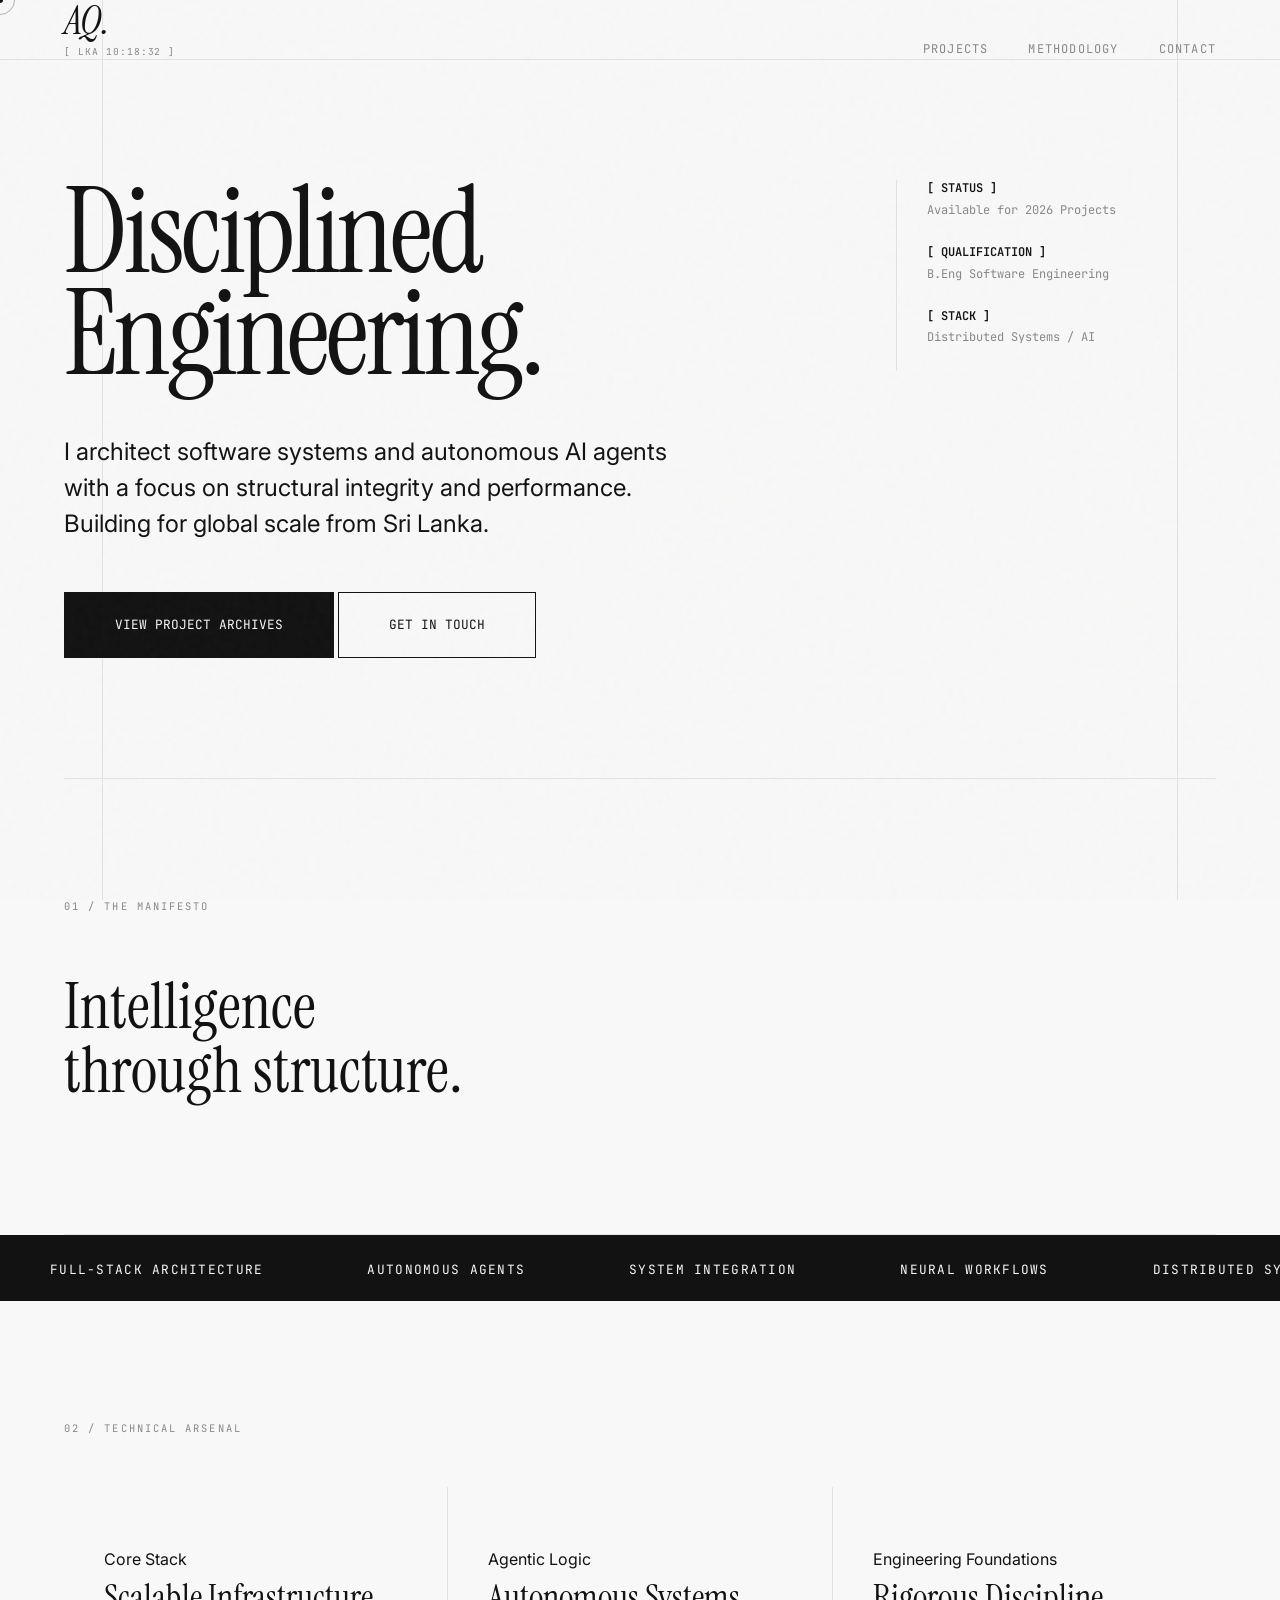
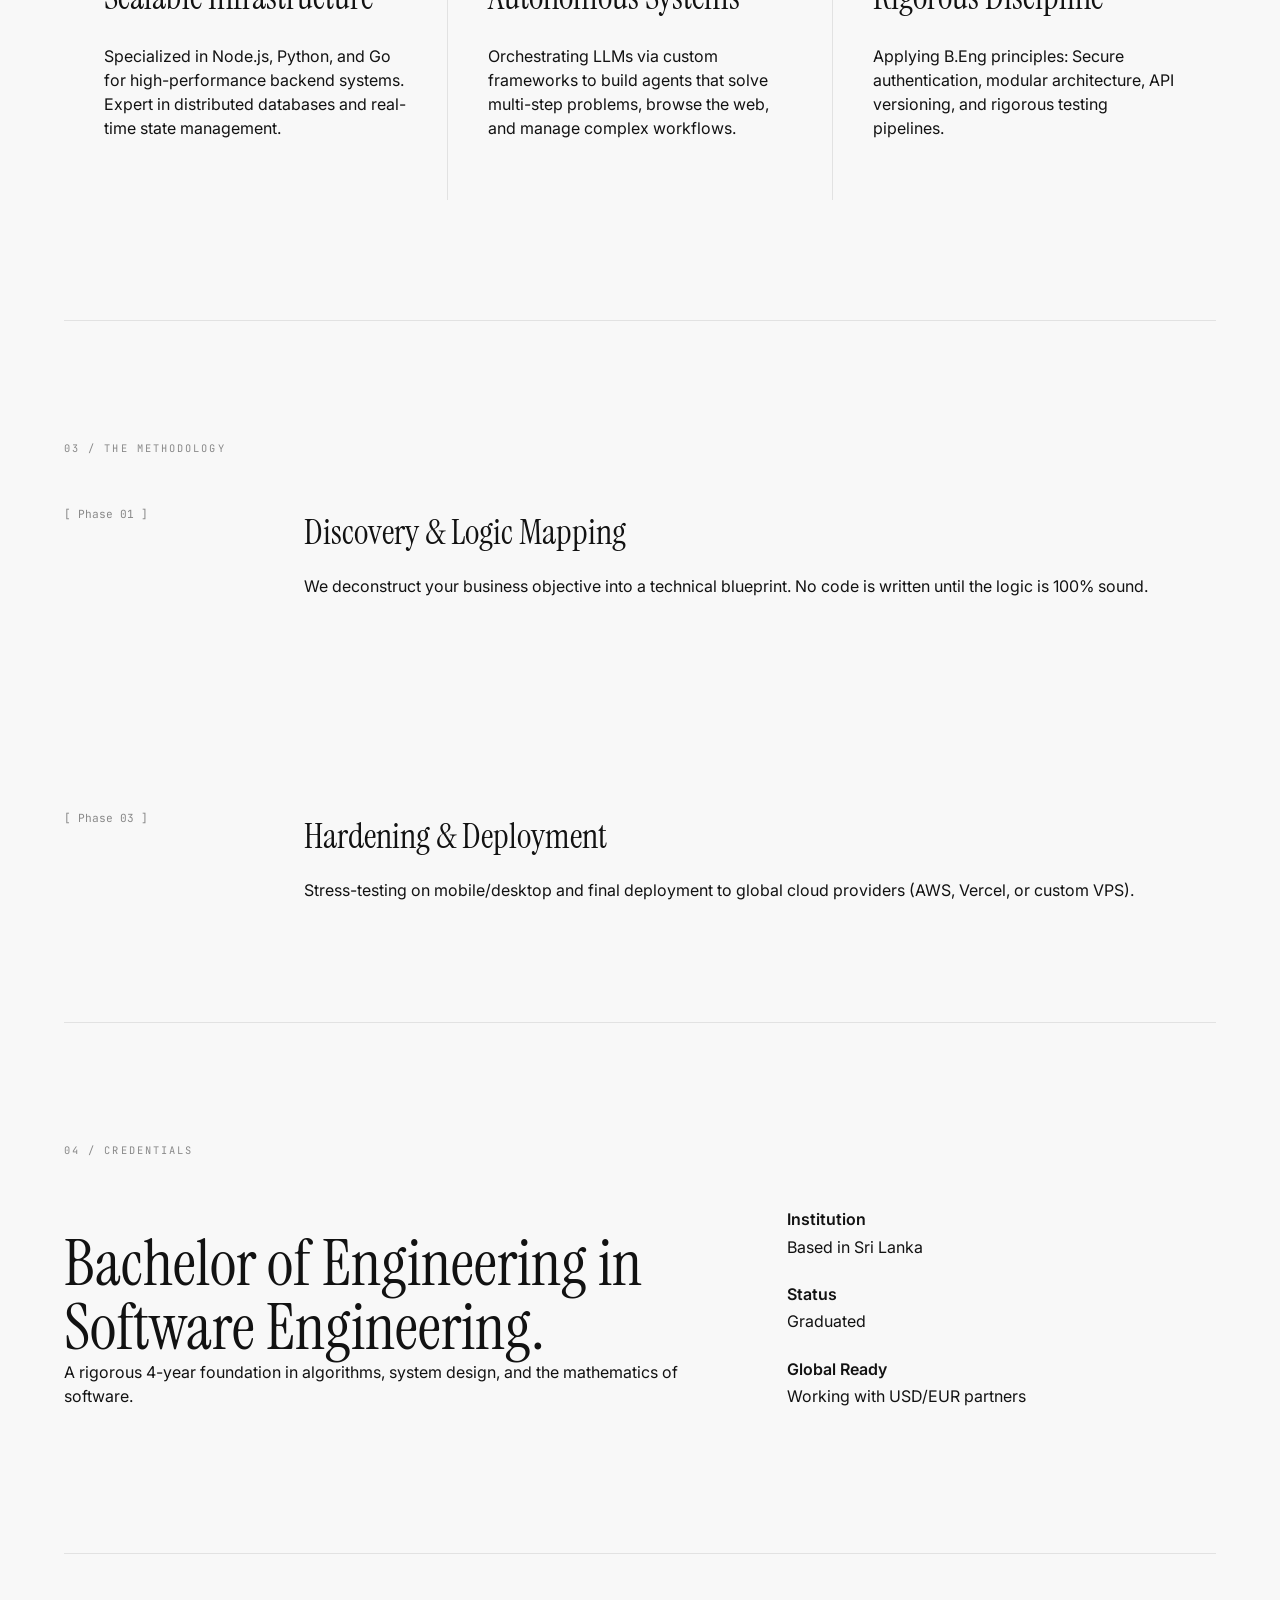
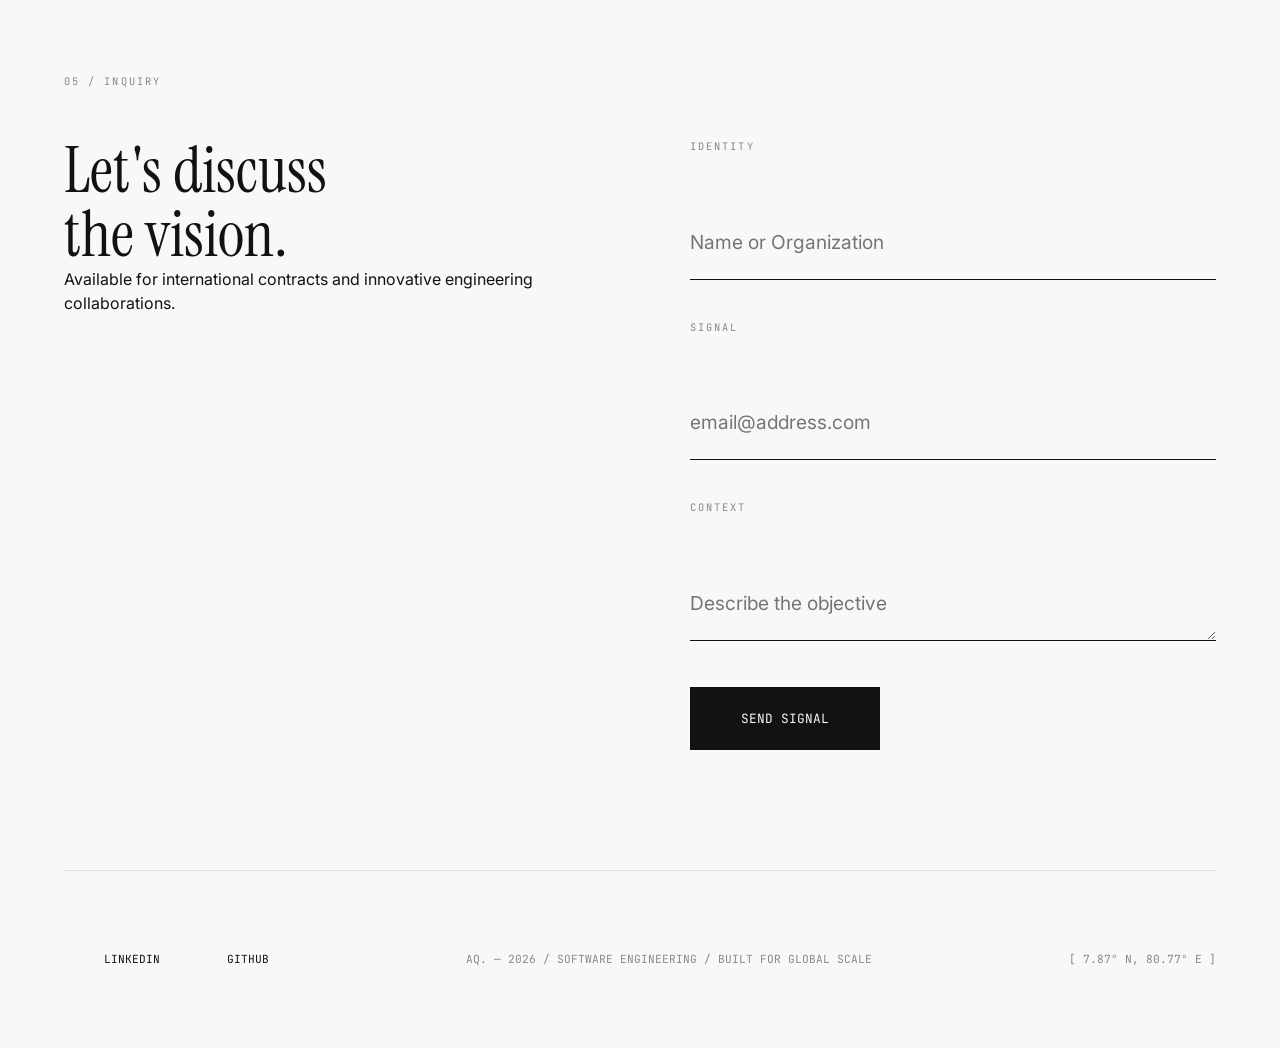
==== commit 291c38ee: "Update GitHub link in footer section" ====
--- a/index.html
+++ b/index.html
@@ -179,7 +179,7 @@
             <div class="footer-wrap">
                 <div class="footer-socials">
                     <a href="https://www.linkedin.com/in/ahdaqeelkhan/" target="_blank" class="nav-item magnetic" style="color: var(--ink); text-decoration: none; font-family: var(--font-mono); font-size: 0.7rem; margin-right: 20px;">LINKEDIN</a>
-                    <a href="https://github.com/" target="_blank" class="nav-item magnetic" style="color: var(--ink); text-decoration: none; font-family: var(--font-mono); font-size: 0.7rem;">GITHUB</a>
+                    <a href="https://github.com/ahdaqeelkhan/" target="_blank" class="nav-item magnetic" style="color: var(--ink); text-decoration: none; font-family: var(--font-mono); font-size: 0.7rem;">GITHUB</a>
                 </div>
                 <span>AQ. — 2026 / SOFTWARE ENGINEERING / BUILT FOR GLOBAL SCALE</span>
                 <span>[ 7.87° N, 80.77° E ]</span>
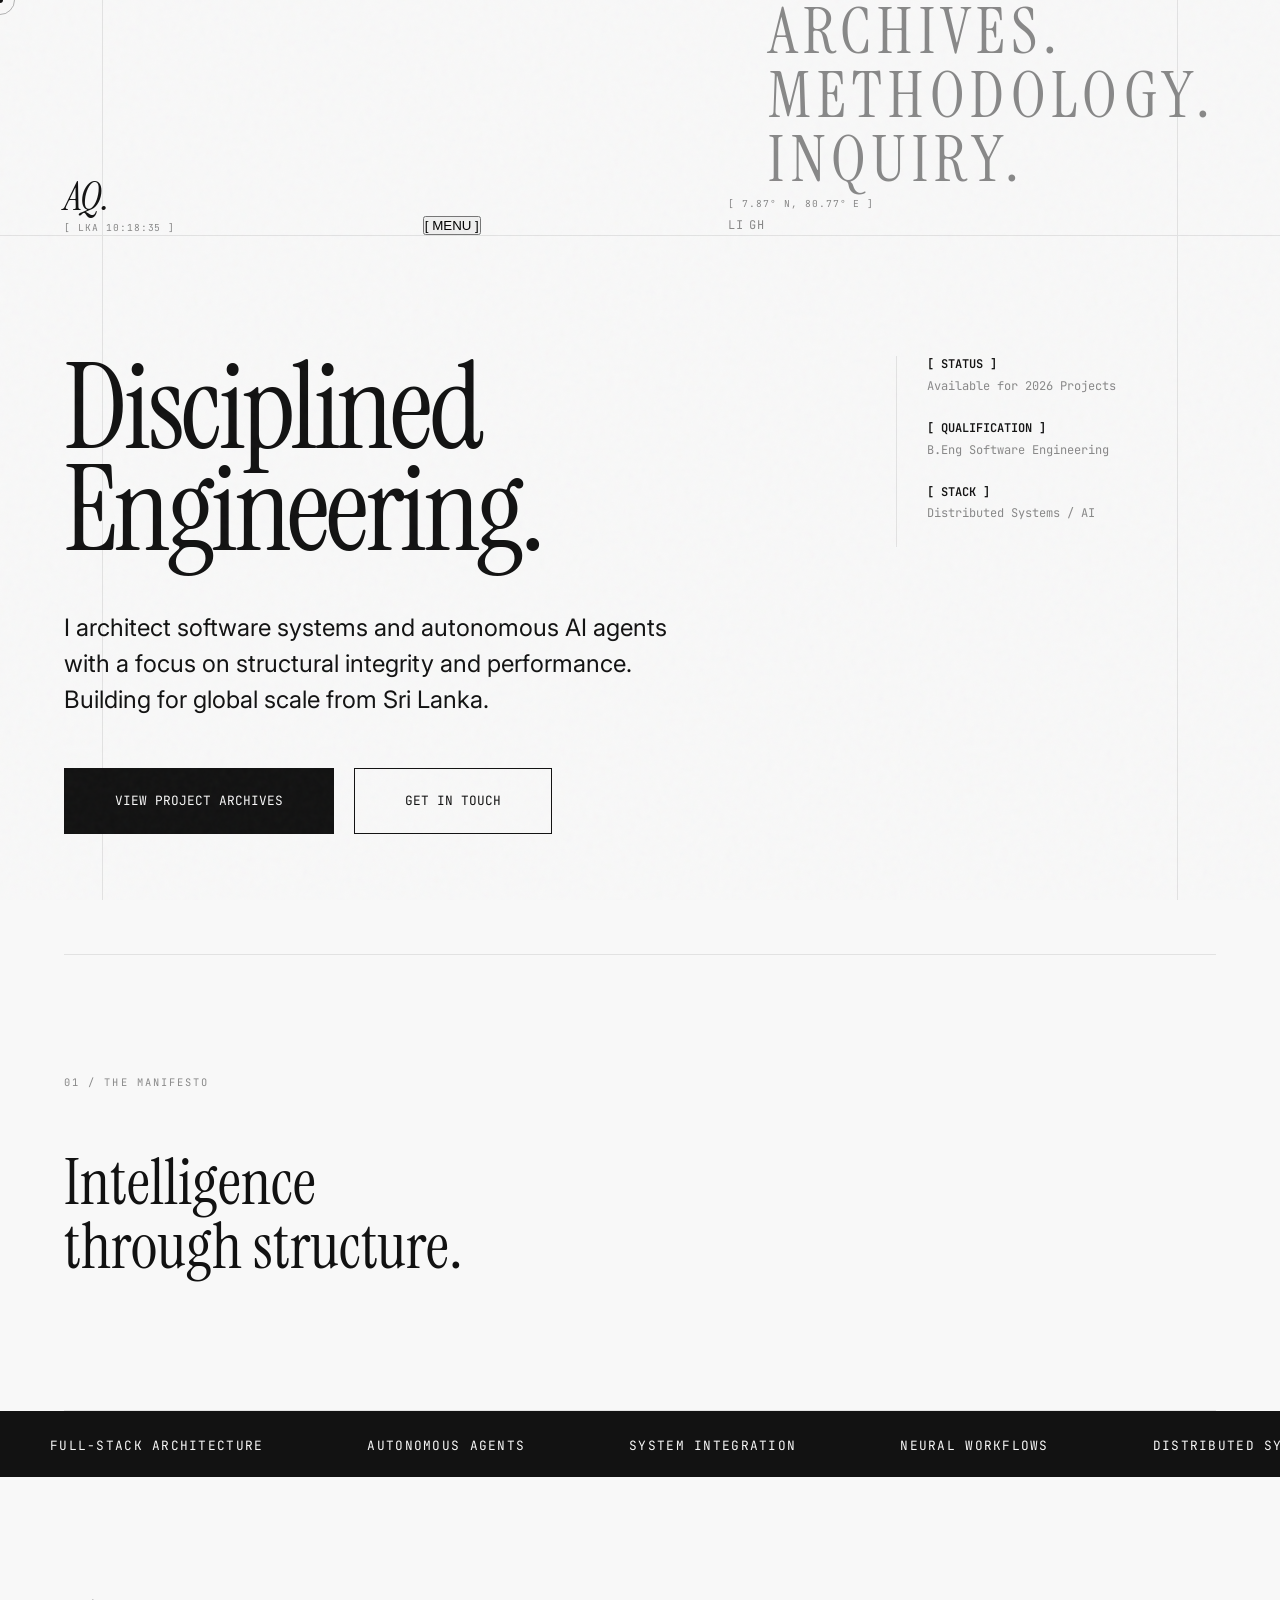
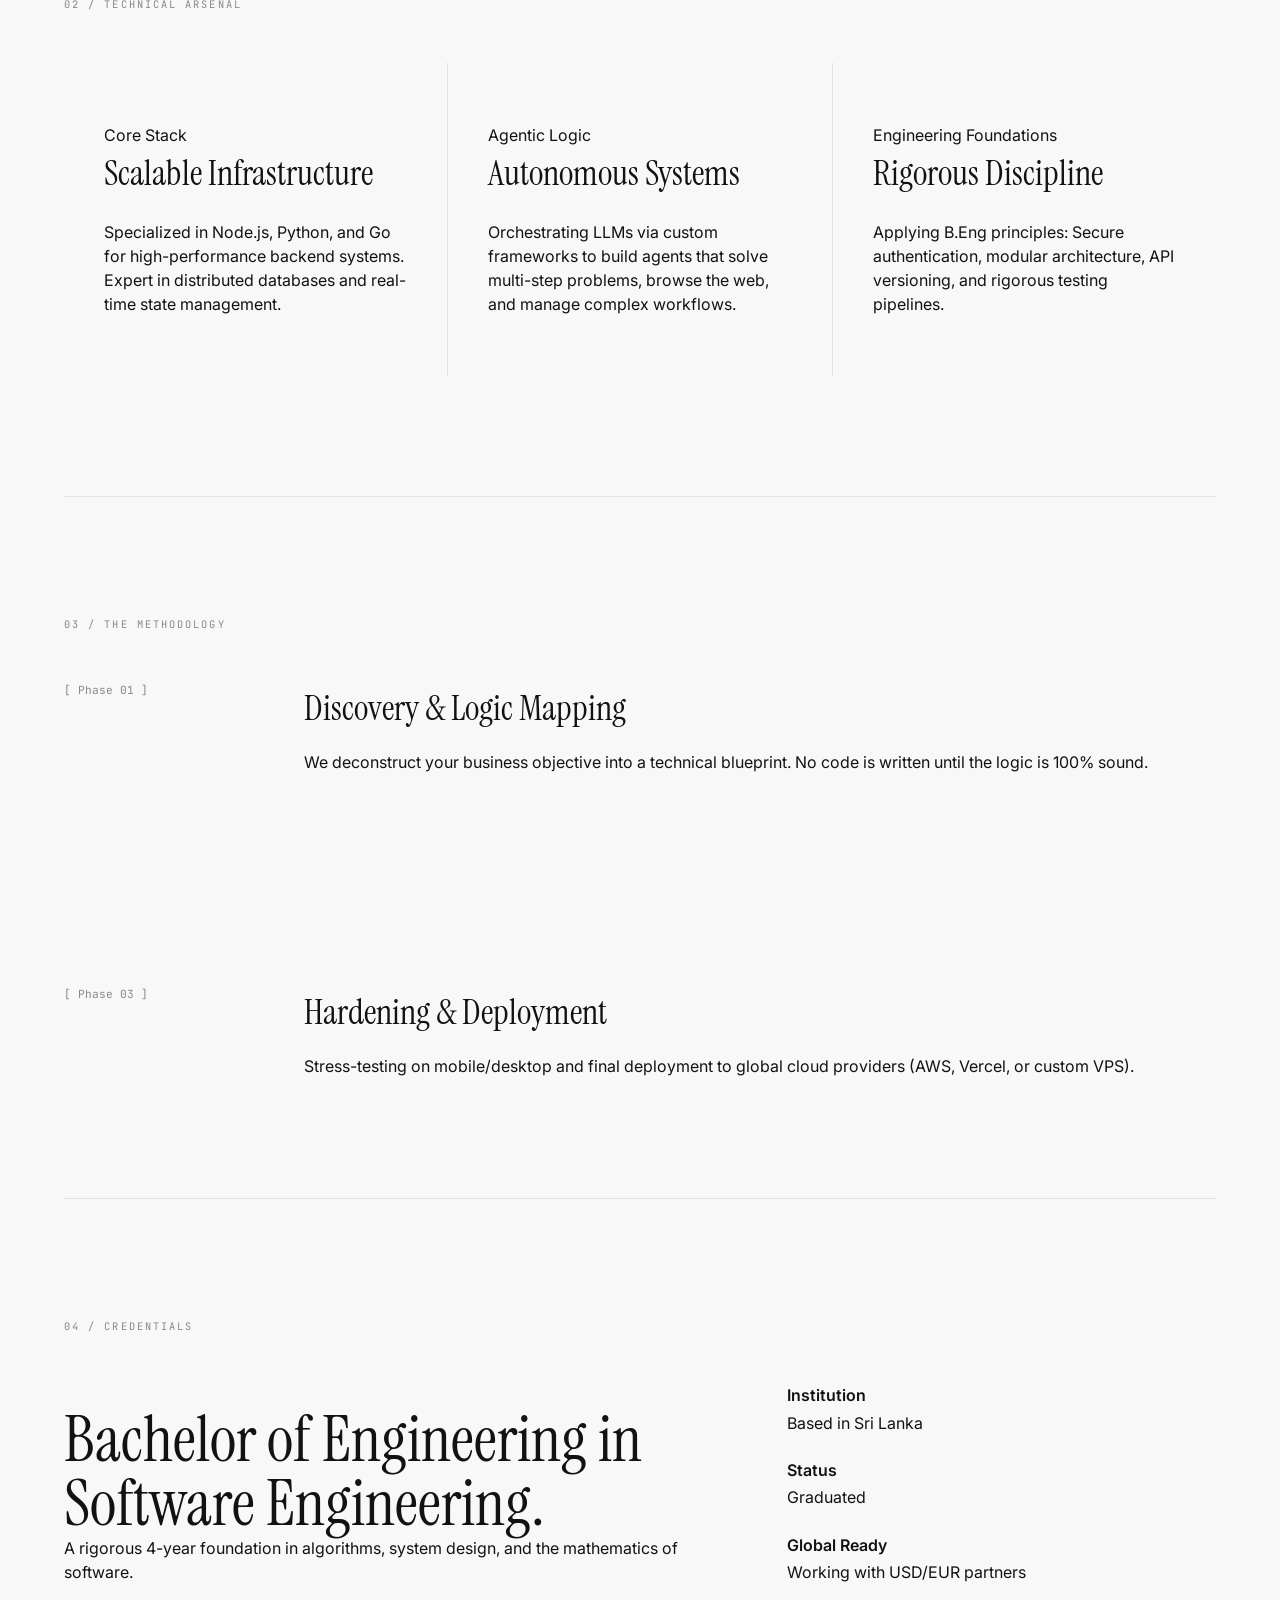
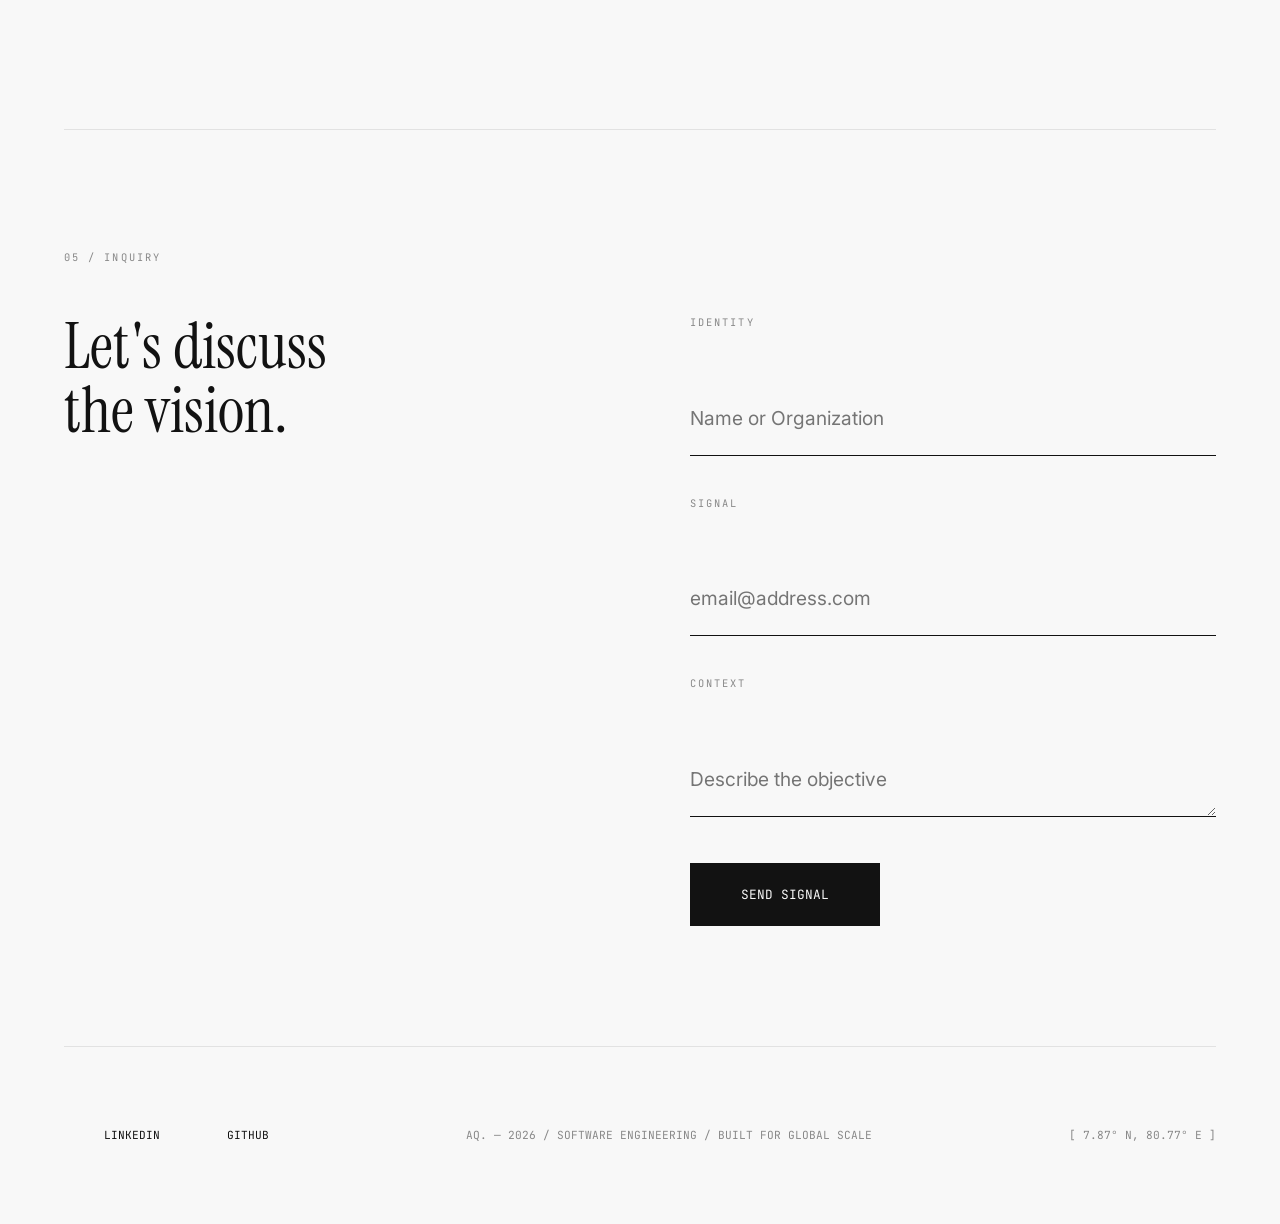
==== commit 8020b0b5: "Add files via upload" ====
--- a/index.html
+++ b/index.html
@@ -24,13 +24,29 @@
 
     <header class="container">
         <div class="logo-group">
-            <div class="logo">AQ.</div>
+            <a href="index.html" class="logo" style="text-decoration: none; color: inherit;">AQ.</a>
             <div class="status-indicator" id="local-time">[ LKA 00:00:00 ]</div>
         </div>
-        <nav>
-            <div class="nav-item"><a href="projects.html">Projects</a></div>
-            <div class="nav-item"><a href="#methodology">Methodology</a></div>
-            <div class="nav-item"><a href="#contact">Contact</a></div>
+        
+        <!-- Technical Menu Toggle -->
+        <button class="nav-toggle magnetic" aria-label="Toggle Menu">
+            <span class="toggle-label">[ MENU ]</span>
+        </button>
+
+        <nav class="nav-overlay">
+            <div class="nav-container">
+                <div class="nav-item"><a href="projects.html" class="serif-title">Archives.</a></div>
+                <div class="nav-item"><a href="#methodology" class="serif-title">Methodology.</a></div>
+                <div class="nav-item"><a href="#contact" class="serif-title">Inquiry.</a></div>
+                
+                <div class="nav-footer">
+                    <div class="status-indicator">[ 7.87° N, 80.77° E ]</div>
+                    <div class="social-links-minimal">
+                        <a href="https://www.linkedin.com/in/ahdaqeelkhan/" target="_blank">LI</a>
+                        <a href="https://github.com/" target="_blank">GH</a>
+                    </div>
+                </div>
+            </div>
         </nav>
     </header>
 
@@ -179,7 +195,7 @@
             <div class="footer-wrap">
                 <div class="footer-socials">
                     <a href="https://www.linkedin.com/in/ahdaqeelkhan/" target="_blank" class="nav-item magnetic" style="color: var(--ink); text-decoration: none; font-family: var(--font-mono); font-size: 0.7rem; margin-right: 20px;">LINKEDIN</a>
-                    <a href="https://github.com/ahdaqeelkhan/" target="_blank" class="nav-item magnetic" style="color: var(--ink); text-decoration: none; font-family: var(--font-mono); font-size: 0.7rem;">GITHUB</a>
+                    <a href="https://github.com/" target="_blank" class="nav-item magnetic" style="color: var(--ink); text-decoration: none; font-family: var(--font-mono); font-size: 0.7rem;">GITHUB</a>
                 </div>
                 <span>AQ. — 2026 / SOFTWARE ENGINEERING / BUILT FOR GLOBAL SCALE</span>
                 <span>[ 7.87° N, 80.77° E ]</span>
@@ -188,5 +204,6 @@
     </footer>
 
     <script src="js/main.js"></script>
-</body>
+<script defer src="https://static.cloudflareinsights.com/beacon.min.js/v833ccba57c9e4d2798f2e76cebdd09a11778172276447" integrity="sha512-57MDmcccJXYtNnH+ZiBwzC4jb2rvgVCEokYN+L/nLlmO8rfYT/gIpW2A569iJ/3b+0UEasghjuZH/ma3wIs/EQ==" data-cf-beacon='{"version":"2024.11.0","token":"1954b47c125f43f8b4338b3c4f804e4f","server_timing":{"name":{"cfCacheStatus":true,"cfEdge":true,"cfExtPri":true,"cfL4":true,"cfOrigin":true,"cfSpeedBrain":true},"location_startswith":null}}' crossorigin="anonymous"></script>
+<script>(function(){function c(){var b=a.contentDocument||a.contentWindow.document;if(b){var d=b.createElement('script');d.innerHTML="window.__CF$cv$params={r:'a1347be98e98fd22',t:'MTc4MjczMTQxOQ=='};var a=document.createElement('script');a.src='/cdn-cgi/challenge-platform/scripts/jsd/main.js';document.getElementsByTagName('head')[0].appendChild(a);";b.getElementsByTagName('head')[0].appendChild(d)}}if(document.body){var a=document.createElement('iframe');a.height=1;a.width=1;a.style.position='absolute';a.style.top=0;a.style.left=0;a.style.border='none';a.style.visibility='hidden';document.body.appendChild(a);if('loading'!==document.readyState)c();else if(window.addEventListener)document.addEventListener('DOMContentLoaded',c);else{var e=document.onreadystatechange||function(){};document.onreadystatechange=function(b){e(b);'loading'!==document.readyState&&(document.onreadystatechange=e,c())}}}})();</script></body>
 </html>
--- a/css/style.css
+++ b/css/style.css
@@ -114,6 +114,7 @@
 }
 
 .lead { font-size: 1.5rem; max-width: 650px; margin-bottom: 50px; color: var(--ink); }
+.hero-cta { display: flex; gap: 20px; }
 
 .hero-meta {
     font-family: var(--font-mono); font-size: 0.75rem; color: var(--muted);
@@ -265,9 +266,56 @@
 ::-webkit-scrollbar-track { background: var(--bg); }
 ::-webkit-scrollbar-thumb { background: var(--ink); }
 
+/* --- Mobile Responsiveness --- */
 @media (max-width: 992px) {
     .hero, .manifesto-grid, .project-row, .contact-grid, .credentials-grid { grid-template-columns: 1fr; gap: 50px; }
     .hero-meta { border-left: none; border-top: 1px solid var(--border); padding: 40px 0 0; }
     .grid-line-v { display: none; }
     .timeline-item { grid-template-columns: 1fr; gap: 10px; }
-}
+
+    header {
+        flex-direction: column;
+        align-items: flex-start;
+        padding: 30px 0;
+        gap: 30px;
+    }
+
+    nav {
+        width: 100%;
+        justify-content: flex-start;
+        flex-wrap: wrap;
+        gap: 20px;
+    }
+
+    .nav-item {
+        margin-left: 0;
+    }
+
+    .footer-wrap {
+        flex-direction: column;
+        align-items: flex-start;
+        gap: 20px;
+        text-align: left;
+    }
+
+    .footer-socials {
+        margin-bottom: 10px;
+    }
+}
+
+@media (max-width: 500px) {
+    .hero-cta {
+        flex-direction: column;
+        width: 100%;
+        gap: 15px;
+    }
+    
+    .submit-btn {
+        width: 100%;
+        text-align: center;
+    }
+    
+    h1 {
+        font-size: 3rem;
+    }
+}
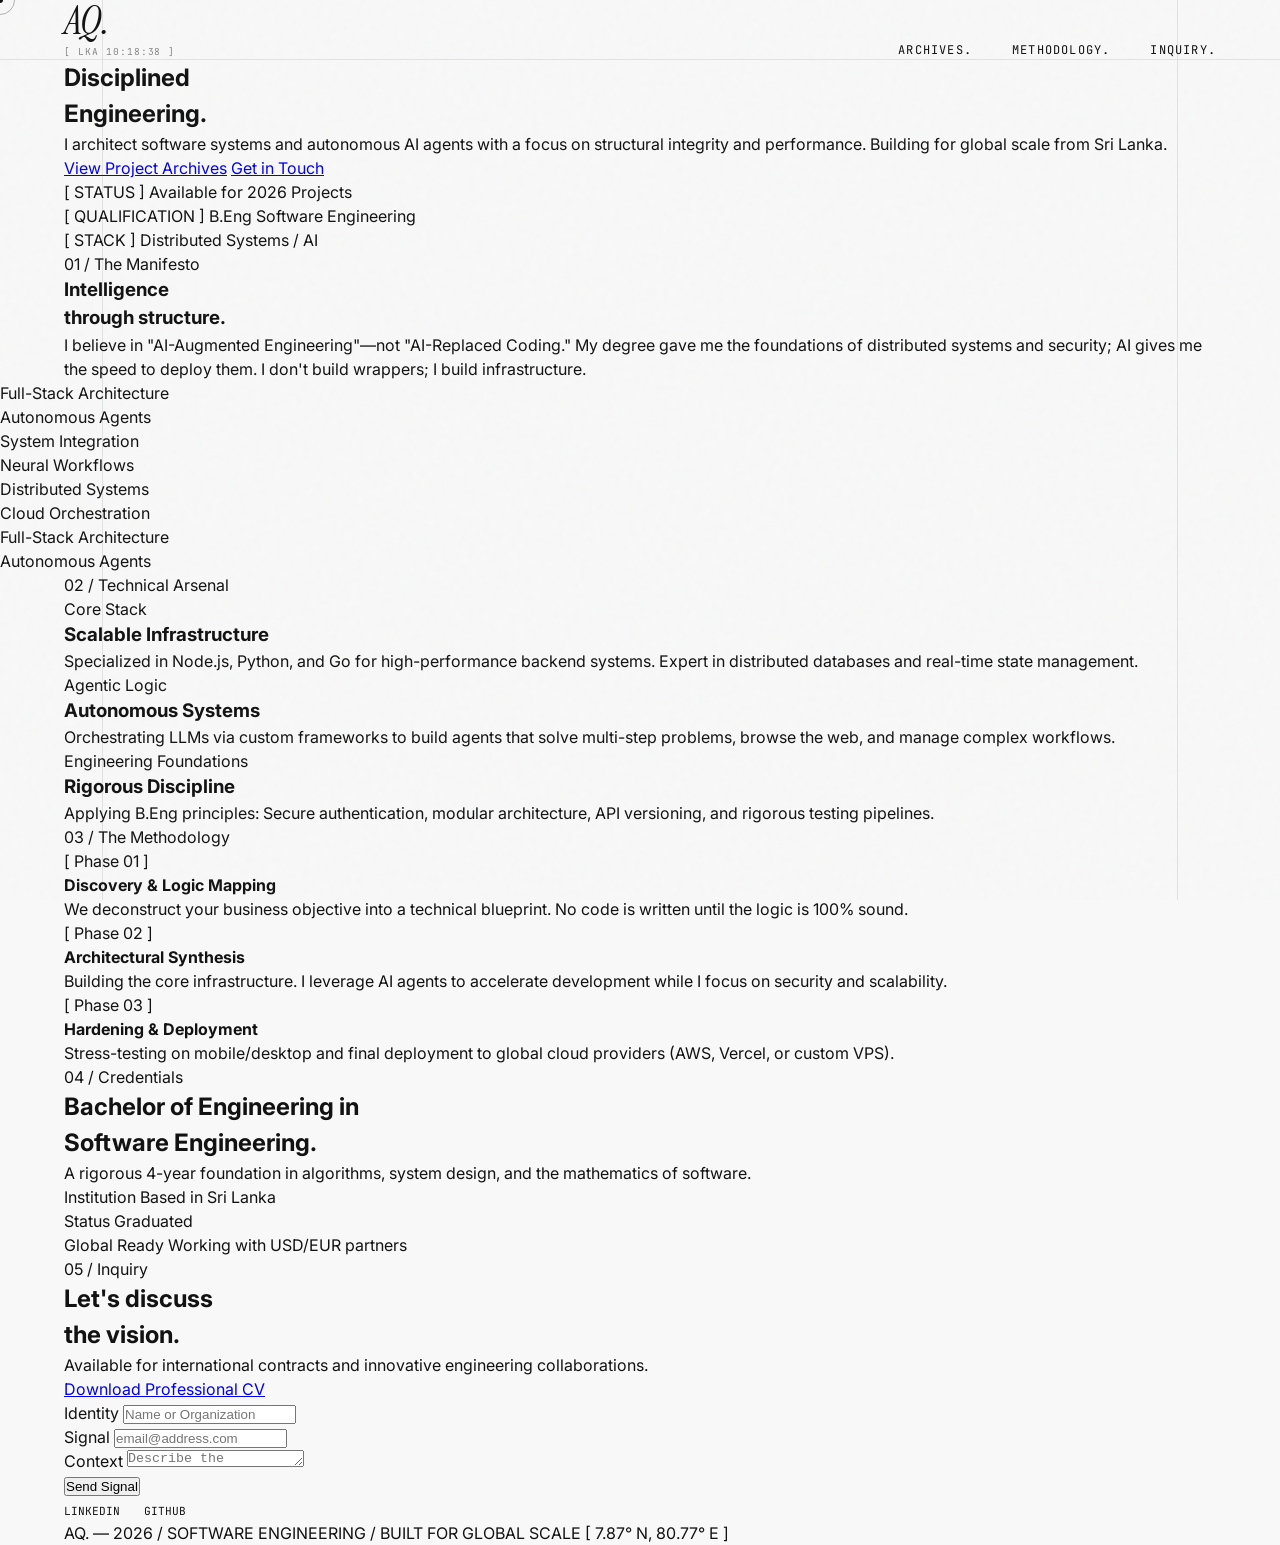
==== commit e9012204: "Add files via upload" ====
--- a/index.html
+++ b/index.html
@@ -204,6 +204,5 @@
     </footer>
 
     <script src="js/main.js"></script>
-<script defer src="https://static.cloudflareinsights.com/beacon.min.js/v833ccba57c9e4d2798f2e76cebdd09a11778172276447" integrity="sha512-57MDmcccJXYtNnH+ZiBwzC4jb2rvgVCEokYN+L/nLlmO8rfYT/gIpW2A569iJ/3b+0UEasghjuZH/ma3wIs/EQ==" data-cf-beacon='{"version":"2024.11.0","token":"1954b47c125f43f8b4338b3c4f804e4f","server_timing":{"name":{"cfCacheStatus":true,"cfEdge":true,"cfExtPri":true,"cfL4":true,"cfOrigin":true,"cfSpeedBrain":true},"location_startswith":null}}' crossorigin="anonymous"></script>
-<script>(function(){function c(){var b=a.contentDocument||a.contentWindow.document;if(b){var d=b.createElement('script');d.innerHTML="window.__CF$cv$params={r:'a1347be98e98fd22',t:'MTc4MjczMTQxOQ=='};var a=document.createElement('script');a.src='/cdn-cgi/challenge-platform/scripts/jsd/main.js';document.getElementsByTagName('head')[0].appendChild(a);";b.getElementsByTagName('head')[0].appendChild(d)}}if(document.body){var a=document.createElement('iframe');a.height=1;a.width=1;a.style.position='absolute';a.style.top=0;a.style.left=0;a.style.border='none';a.style.visibility='hidden';document.body.appendChild(a);if('loading'!==document.readyState)c();else if(window.addEventListener)document.addEventListener('DOMContentLoaded',c);else{var e=document.onreadystatechange||function(){};document.onreadystatechange=function(b){e(b);'loading'!==document.readyState&&(document.onreadystatechange=e,c())}}}})();</script></body>
+</body>
 </html>
--- a/css/style.css
+++ b/css/style.css
@@ -86,185 +86,120 @@
 .logo { font-family: var(--font-serif); font-size: 2.5rem; font-style: italic; line-height: 1; }
 .status-indicator { font-family: var(--font-mono); font-size: 0.6rem; color: var(--muted); margin-top: 5px; letter-spacing: 0.1em; }
 
-nav { display: flex; }
-.nav-item { margin-left: 40px; }
-nav a {
-    font-family: var(--font-mono); font-size: 0.75rem; text-transform: uppercase;
-    color: var(--muted); text-decoration: none; letter-spacing: 0.1em;
+/* --- Navigation System --- */
+.nav-toggle {
+    background: transparent;
+    border: none;
+    cursor: none !important;
+    z-index: 1001;
     position: relative;
-    padding: 5px 0;
-}
-nav a::after {
-    content: ''; position: absolute; bottom: 0; left: 0; width: 0; height: 1px;
-    background: var(--ink); transition: 0.3s;
-}
-nav a:hover::after { width: 100%; }
-nav a:hover { color: var(--ink); }
-
-/* --- Hero --- */
-.hero {
-    padding: 120px 0;
-    display: grid; grid-template-columns: 1fr 320px;
-    gap: 80px; align-items: start;
-}
-
-h1 {
-    font-family: var(--font-serif); font-size: clamp(3.5rem, 10vw, 7.5rem);
-    font-weight: 400; line-height: 0.85; letter-spacing: -0.03em; margin-bottom: 50px;
-}
-
-.lead { font-size: 1.5rem; max-width: 650px; margin-bottom: 50px; color: var(--ink); }
-.hero-cta { display: flex; gap: 20px; }
-
-.hero-meta {
-    font-family: var(--font-mono); font-size: 0.75rem; color: var(--muted);
-    border-left: 1px solid var(--border); padding-left: 30px;
-}
-.meta-item { margin-bottom: 25px; line-height: 1.4; }
-.meta-item span { display: block; color: var(--ink); font-weight: 600; margin-bottom: 5px; }
-
-/* --- Horizontal Ticker --- */
-.ticker {
-    border-top: 1px solid var(--ink); border-bottom: 1px solid var(--ink);
-    padding: 20px 0; overflow: hidden; white-space: nowrap;
-    background: var(--ink); color: var(--bg);
-}
-.ticker-wrap { display: inline-block; animation: ticker 45s linear infinite; }
-.ticker-item {
-    display: inline-block; font-family: var(--font-mono); font-size: 0.8rem;
-    text-transform: uppercase; padding: 0 50px; letter-spacing: 0.1em;
-}
-
-@keyframes ticker {
-    0% { transform: translateX(0); }
-    100% { transform: translateX(-50%); }
-}
-
-/* --- Sections --- */
-section { padding: 120px 0; border-bottom: 1px solid var(--border); }
-.section-label {
-    font-family: var(--font-mono); font-size: 0.65rem; text-transform: uppercase;
-    color: var(--muted); margin-bottom: 50px; display: block; letter-spacing: 0.2em;
-}
-
-/* --- Manifesto --- */
-.manifesto-grid { display: grid; grid-template-columns: 1fr 1fr; gap: 80px; align-items: center; }
-.serif-title { font-family: var(--font-serif); font-size: clamp(2.5rem, 5vw, 4rem); font-weight: 400; line-height: 1; }
-.manifesto-text { font-size: 1.25rem; color: var(--muted); border-left: 2px solid var(--ink); padding-left: 40px; }
-
-/* --- Arsenal & Methodology --- */
-.arsenal-grid {
-    display: grid;
-    grid-template-columns: repeat(auto-fit, minmax(350px, 1fr));
-    gap: 1px;
-    background: var(--border);
-}
-
-.arsenal-card {
+    padding: 10px;
+}
+
+.toggle-label {
+    font-family: var(--font-mono);
+    font-size: 0.75rem;
+    color: var(--ink);
+    letter-spacing: 0.1em;
+    transition: 0.3s;
+}
+
+.nav-overlay {
+    position: fixed;
+    top: 0;
+    right: 0;
+    width: 100%;
+    height: 100vh;
     background: var(--bg);
-    padding: 60px 40px;
-    transition: 0.3s;
-}
-
-.arsenal-card:hover { background: #f0f0f0; }
-
-.arsenal-card h3 {
-    font-family: var(--font-serif);
-    font-size: 2.2rem;
-    font-weight: 400;
-    margin-bottom: 20px;
-}
-
-.methodology-timeline {
+    z-index: 1000;
+    display: flex;
+    align-items: center;
+    justify-content: center;
+    transform: translateY(-100%);
+    transition: transform 0.8s cubic-bezier(0.16, 1, 0.3, 1);
+}
+
+.nav-overlay.active {
+    transform: translateY(0);
+}
+
+.nav-container {
+    width: 100%;
+    max-width: var(--container);
+    padding: 0 5%;
     display: flex;
     flex-direction: column;
-    gap: 60px;
-}
-
-.timeline-item {
-    display: grid;
-    grid-template-columns: 200px 1fr;
     gap: 40px;
 }
 
-.time-mark {
+.nav-overlay .serif-title {
+    font-size: clamp(3rem, 10vw, 6rem);
+    text-decoration: none;
+    color: var(--ink);
+    transition: 0.4s;
+    display: block;
+}
+
+.nav-overlay .serif-title:hover {
+    font-style: italic;
+    padding-left: 20px;
+}
+
+.nav-footer {
+    margin-top: 60px;
+    border-top: 1px solid var(--border);
+    padding-top: 40px;
+    display: flex;
+    justify-content: space-between;
+    align-items: center;
+}
+
+.social-links-minimal {
+    display: flex;
+    gap: 30px;
     font-family: var(--font-mono);
-    font-size: 0.7rem;
+    font-size: 0.8rem;
+}
+
+.social-links-minimal a {
     color: var(--muted);
-}
-
-.time-content h4 {
-    font-family: var(--font-serif);
-    font-size: 2.2rem;
-    font-weight: 400;
-    margin-bottom: 15px;
-}
-
-.credentials-grid {
-    display: grid;
-    grid-template-columns: 1.5fr 1fr;
-    gap: 80px;
-    align-items: center;
-}
-
-.tech-tags {
-    display: flex;
-    gap: 10px;
-    margin-top: 20px;
-}
-
-.tag {
-    font-family: var(--font-mono);
-    font-size: 0.65rem;
-    background: var(--ink);
-    color: var(--bg);
-    padding: 4px 10px;
-    text-transform: uppercase;
-}
-
-/* --- Work --- */
-.work-list { display: flex; flex-direction: column; gap: 100px; }
-.project-row { display: grid; grid-template-columns: 1fr 1.2fr; gap: 80px; align-items: center; }
-.project-info h4 { font-family: var(--font-serif); font-size: 2.8rem; font-weight: 400; margin-bottom: 25px; }
-.project-image {
-    aspect-ratio: 16/9; background: #eee; border: 1px solid var(--border);
-    display: flex; align-items: center; justify-content: center;
-    font-family: var(--font-mono); font-size: 0.7rem; color: var(--muted);
-    position: relative; transition: 0.5s; overflow: hidden;
-}
-.project-image:hover { background: #e5e5e5; }
-.project-image span { position: relative; z-index: 2; }
-
-/* --- Forms & Buttons --- */
-.contact-grid { display: grid; grid-template-columns: 1fr 1fr; gap: 100px; }
-.input-wrap { margin-bottom: 40px; }
-input, textarea {
-    width: 100%; background: transparent; border: none;
-    border-bottom: 1px solid var(--ink); padding: 25px 0;
-    font-family: inherit; font-size: 1.2rem; outline: none; transition: 0.4s;
-}
-input:focus, textarea:focus { border-bottom-width: 3px; border-color: var(--accent); }
-
-.submit-btn {
-    display: inline-block; background: var(--ink); color: var(--bg);
-    border: none; padding: 22px 50px; font-family: var(--font-mono);
-    text-transform: uppercase; font-size: 0.8rem; cursor: none;
-    transition: 0.4s; text-decoration: none; border: 1px solid var(--ink);
-}
-.submit-btn:hover { background: var(--accent); border-color: var(--accent); color: white; transform: translateY(-3px); }
-.btn-secondary { background: transparent; color: var(--ink); }
-
-/* --- Footer --- */
-footer { padding: 80px 0; font-family: var(--font-mono); font-size: 0.7rem; color: var(--muted); }
-.footer-wrap { display: flex; justify-content: space-between; }
-
-/* --- Animations --- */
-.reveal { opacity: 0; transform: translateY(30px); transition: 0.8s cubic-bezier(0.16, 1, 0.3, 1); }
-.reveal.active { opacity: 1; transform: translateY(0); }
-
-::-webkit-scrollbar { width: 4px; }
-::-webkit-scrollbar-track { background: var(--bg); }
-::-webkit-scrollbar-thumb { background: var(--ink); }
+    text-decoration: none;
+}
+
+.social-links-minimal a:hover { color: var(--ink); }
+
+/* Desktop Navigation (Hide Overlay Logic) */
+@media (min-width: 993px) {
+    .nav-toggle { display: none; }
+    .nav-overlay {
+        position: static;
+        height: auto;
+        width: auto;
+        transform: none;
+        background: transparent;
+        display: block;
+    }
+    .nav-container {
+        flex-direction: row;
+        gap: 0;
+        padding: 0;
+    }
+    .nav-overlay .nav-item {
+        margin-left: 40px;
+    }
+    .nav-overlay .serif-title {
+        font-family: var(--font-mono);
+        font-size: 0.75rem;
+        text-transform: uppercase;
+        letter-spacing: 0.1em;
+        font-style: normal !important;
+    }
+    .nav-overlay .serif-title:hover {
+        padding-left: 0;
+        color: var(--ink);
+    }
+    .nav-footer { display: none; }
+}
 
 /* --- Mobile Responsiveness --- */
 @media (max-width: 992px) {
@@ -274,32 +209,38 @@
     .timeline-item { grid-template-columns: 1fr; gap: 10px; }
 
     header {
-        flex-direction: column;
-        align-items: flex-start;
+        flex-direction: row;
+        justify-content: space-between;
+        align-items: center;
         padding: 30px 0;
-        gap: 30px;
-    }
-
-    nav {
-        width: 100%;
-        justify-content: flex-start;
-        flex-wrap: wrap;
-        gap: 20px;
-    }
-
-    .nav-item {
-        margin-left: 0;
-    }
+    }
+
+    .logo { font-size: 1.8rem; }
+    
+    nav { gap: 15px; }
+    .nav-item { margin-left: 0; }
+    nav a { font-size: 0.65rem; }
+    .status-indicator { display: none; }
 
     .footer-wrap {
         flex-direction: column;
         align-items: flex-start;
+        gap: 30px;
+    }
+
+    .footer-socials {
+        width: 100%;
+        border-bottom: 1px solid var(--border);
+        padding-bottom: 15px;
         gap: 20px;
-        text-align: left;
-    }
-
-    .footer-socials {
-        margin-bottom: 10px;
+    }
+
+    .footer-wrap span {
+        font-size: 0.6rem;
+        letter-spacing: 0.05em;
+        line-height: 1.8;
+        display: block;
+        max-width: 100%;
     }
 }
 
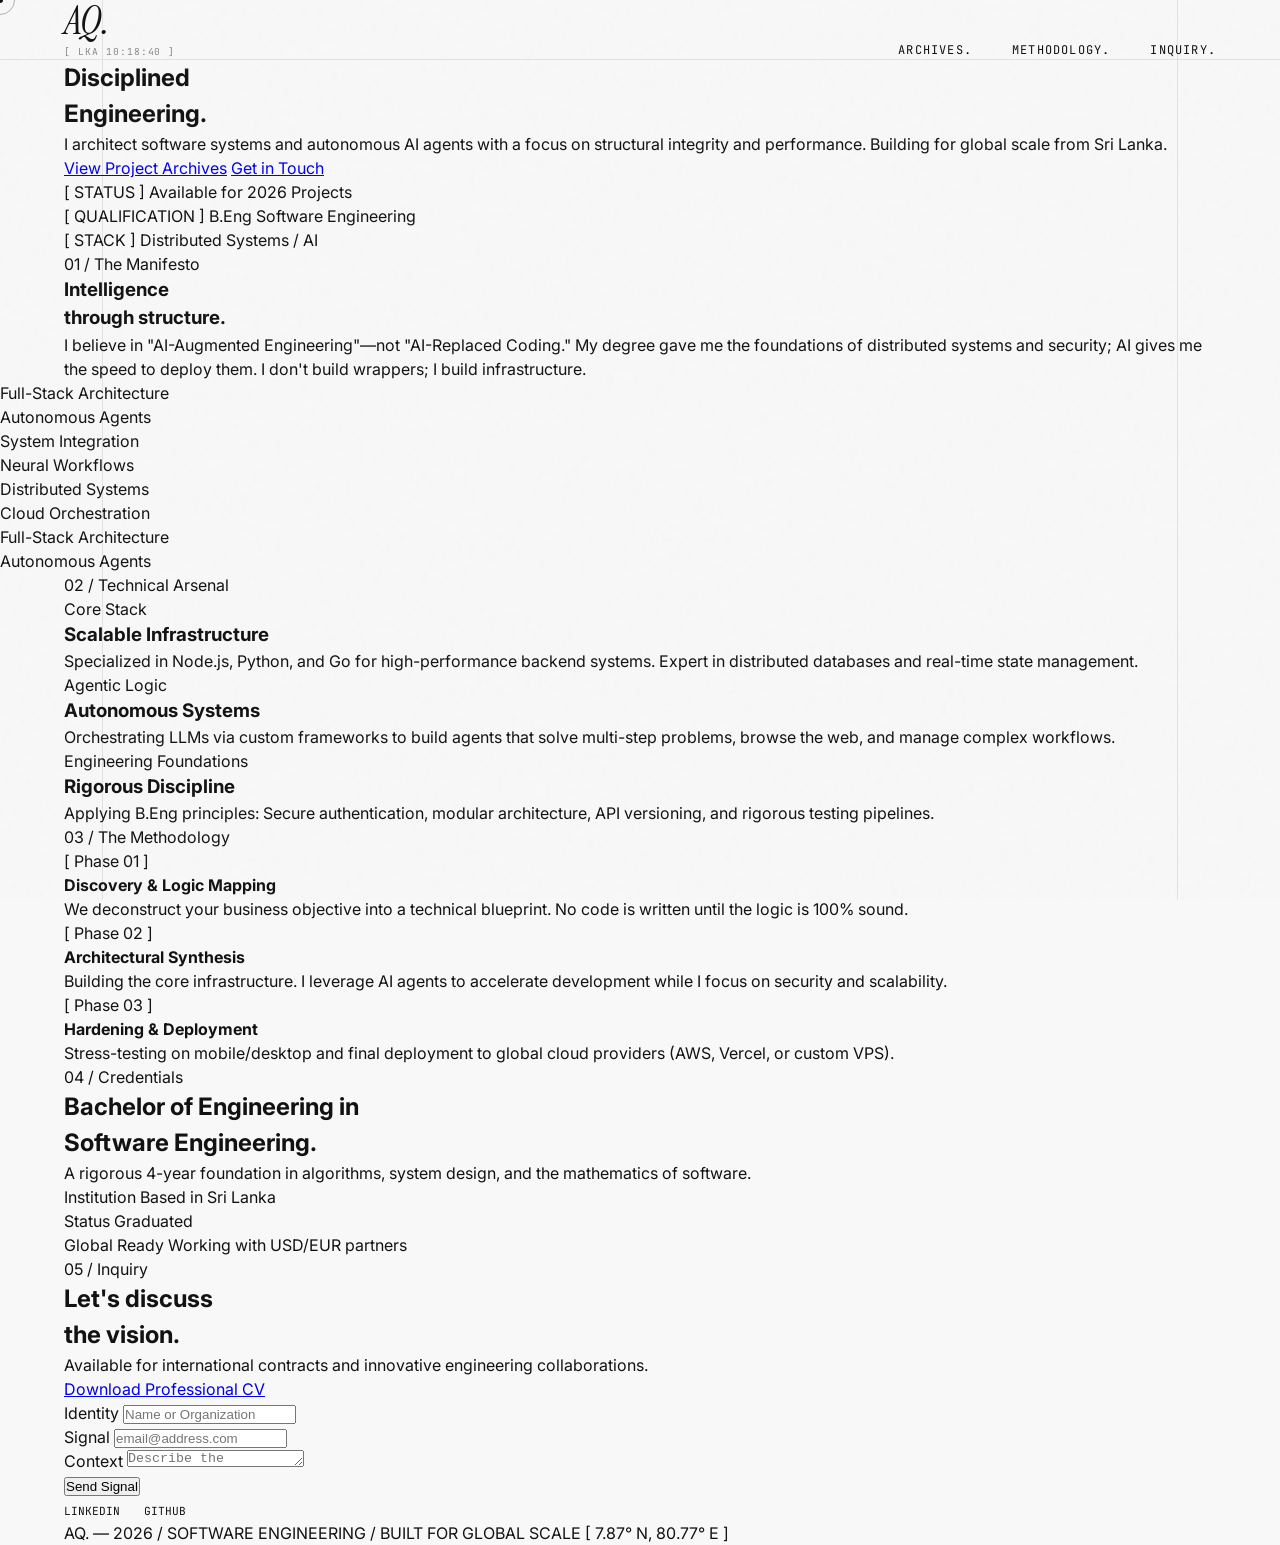
==== commit 10123e40: "Update stylesheet and script paths to relative" ====
--- a/index.html
+++ b/index.html
@@ -12,7 +12,7 @@
     <link rel="preconnect" href="https://fonts.gstatic.com" crossorigin>
     <link href="https://fonts.googleapis.com/css2?family=Instrument+Serif:ital@0;1&family=Inter:wght@400;500;600&family=JetBrains+Mono:wght@400;500&display=swap" rel="stylesheet">
     
-    <link rel="stylesheet" href="css/style.css">
+    <link rel="stylesheet" href="./css/style.css">
 </head>
 <body>
     <div class="cursor-dot"></div>
@@ -203,6 +203,6 @@
         </div>
     </footer>
 
-    <script src="js/main.js"></script>
+    <script src="./js/main.js"></script>
 </body>
 </html>
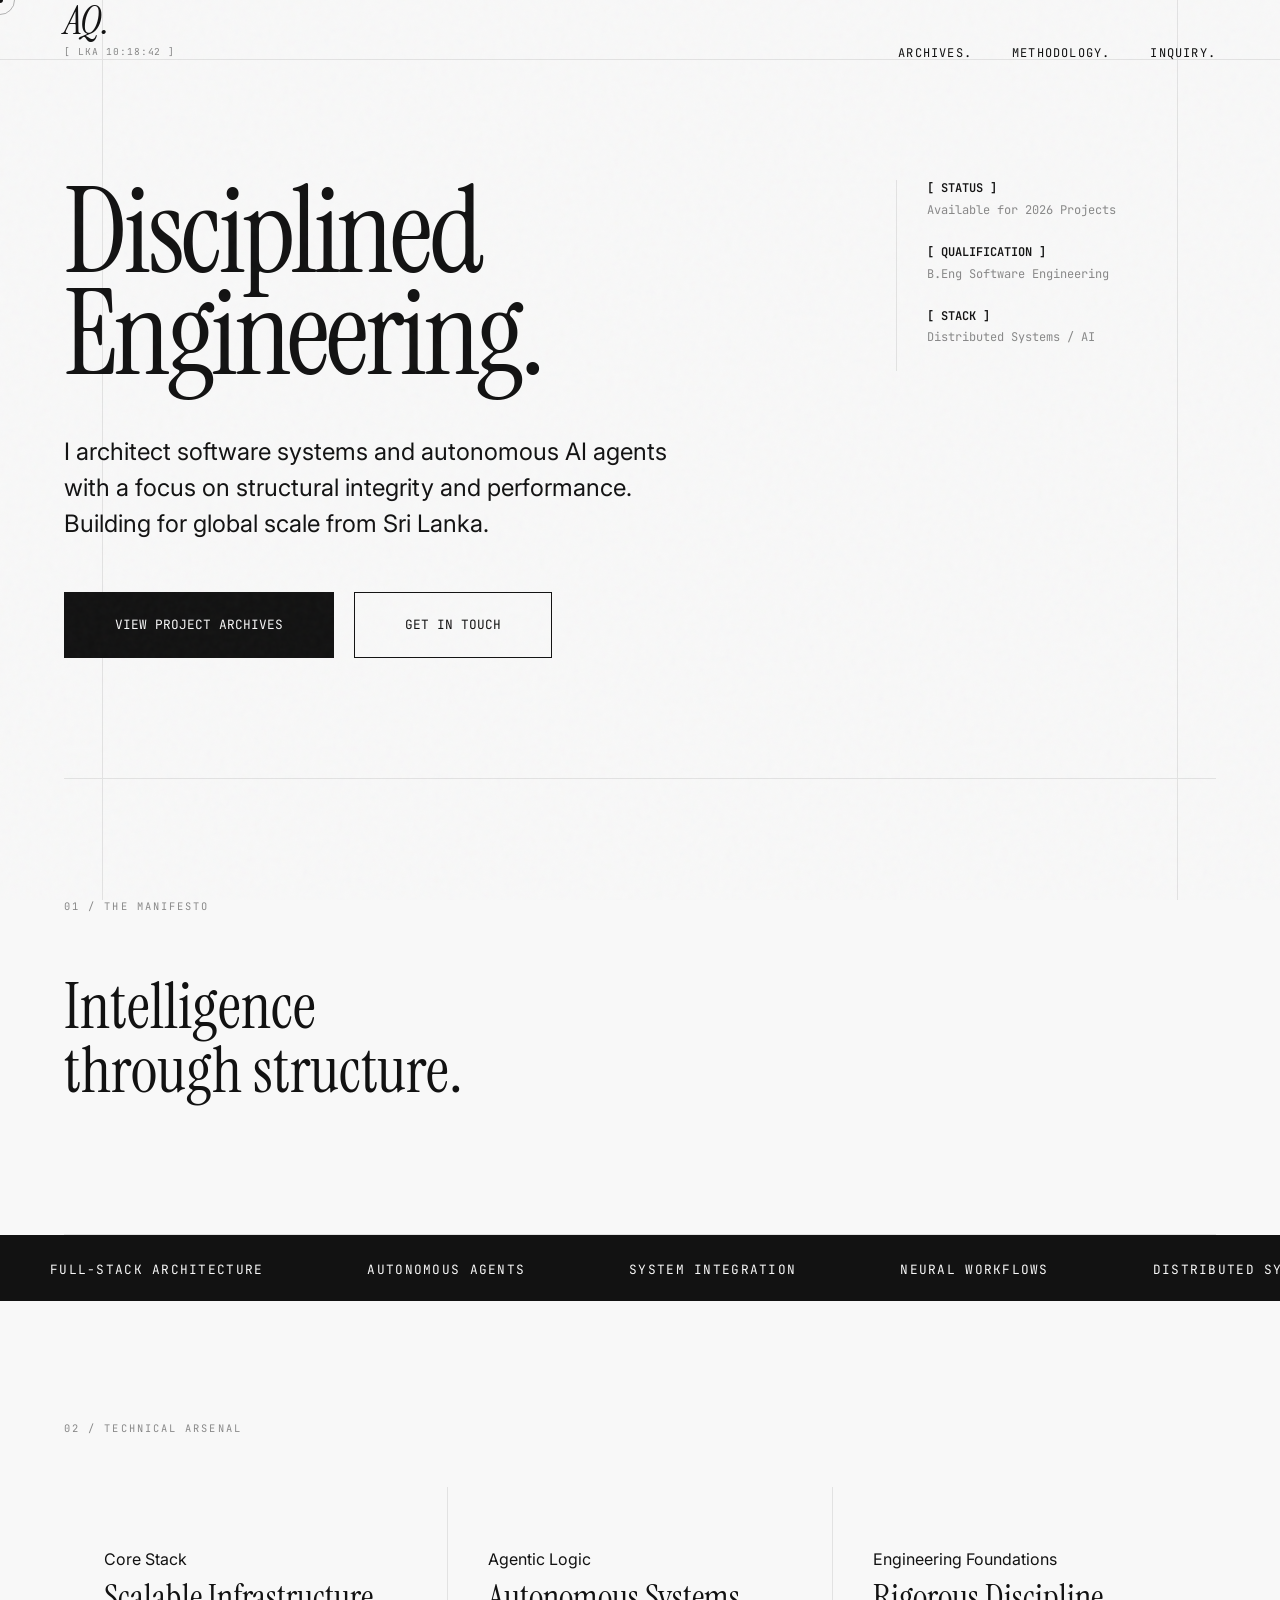
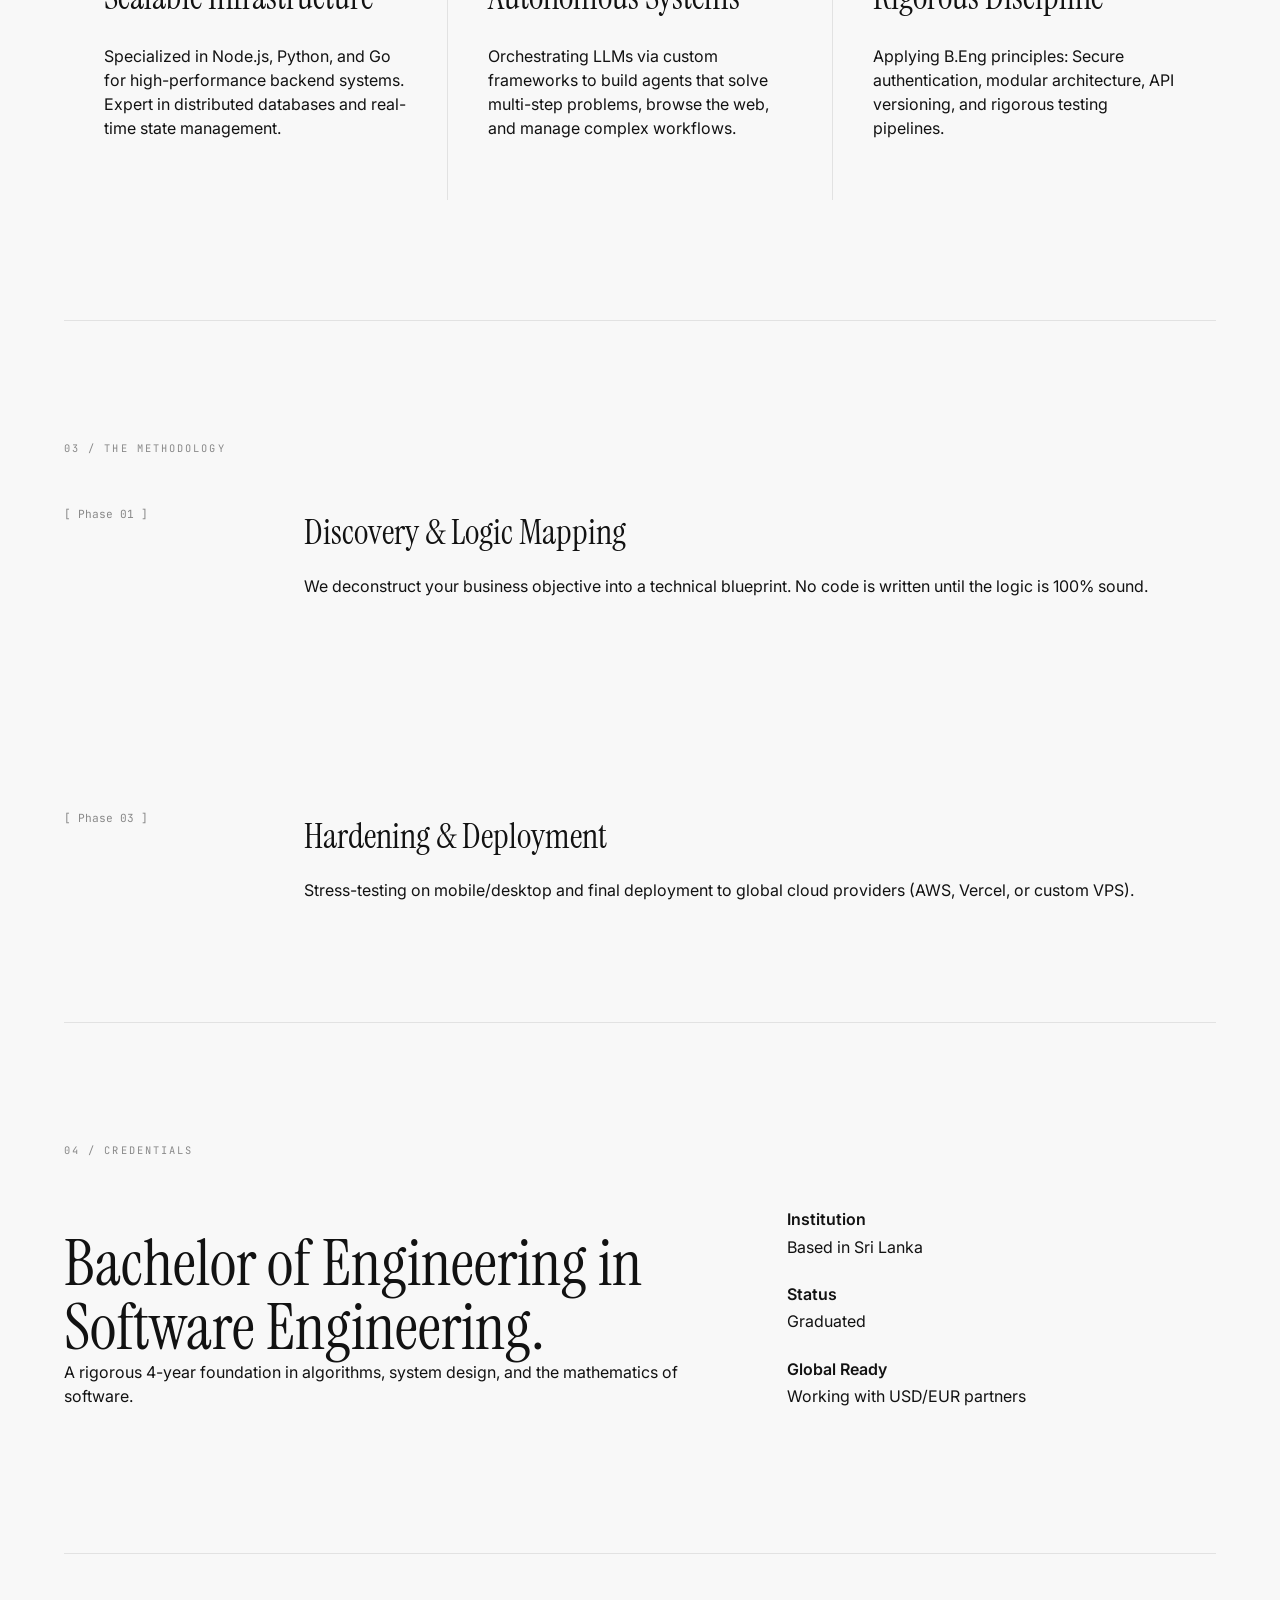
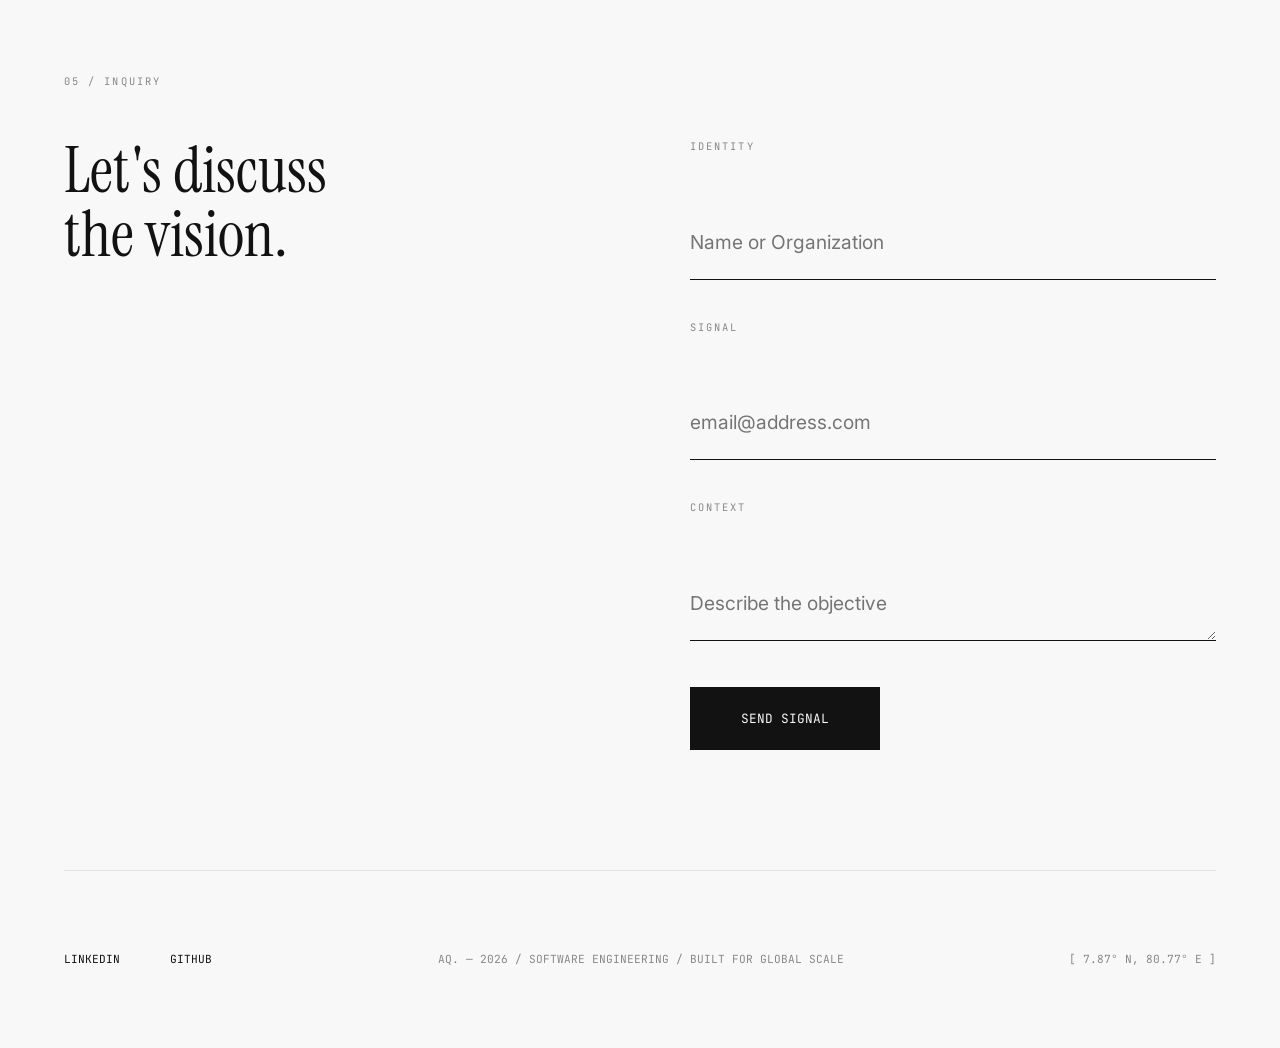
==== commit dbcc81b8: "Add files via upload" ====
--- a/index.html
+++ b/index.html
@@ -12,7 +12,7 @@
     <link rel="preconnect" href="https://fonts.gstatic.com" crossorigin>
     <link href="https://fonts.googleapis.com/css2?family=Instrument+Serif:ital@0;1&family=Inter:wght@400;500;600&family=JetBrains+Mono:wght@400;500&display=swap" rel="stylesheet">
     
-    <link rel="stylesheet" href="./css/style.css">
+    <link rel="stylesheet" href="css/style.css">
 </head>
 <body>
     <div class="cursor-dot"></div>
@@ -203,6 +203,6 @@
         </div>
     </footer>
 
-    <script src="./js/main.js"></script>
+    <script src="js/main.js"></script>
 </body>
 </html>
--- a/css/style.css
+++ b/css/style.css
@@ -138,6 +138,8 @@
     color: var(--ink);
     transition: 0.4s;
     display: block;
+    font-family: var(--font-serif);
+    font-weight: 400;
 }
 
 .nav-overlay .serif-title:hover {
@@ -168,7 +170,7 @@
 
 .social-links-minimal a:hover { color: var(--ink); }
 
-/* Desktop Navigation (Hide Overlay Logic) */
+/* Desktop Navigation */
 @media (min-width: 993px) {
     .nav-toggle { display: none; }
     .nav-overlay {
@@ -201,6 +203,172 @@
     .nav-footer { display: none; }
 }
 
+/* --- Hero --- */
+.hero {
+    padding: 120px 0;
+    display: grid; grid-template-columns: 1fr 320px;
+    gap: 80px; align-items: start;
+}
+
+h1 {
+    font-family: var(--font-serif); font-size: clamp(3.5rem, 10vw, 7.5rem);
+    font-weight: 400; line-height: 0.85; letter-spacing: -0.03em; margin-bottom: 50px;
+}
+
+.lead { font-size: 1.5rem; max-width: 650px; margin-bottom: 50px; color: var(--ink); }
+.hero-cta { display: flex; gap: 20px; }
+
+.hero-meta {
+    font-family: var(--font-mono); font-size: 0.75rem; color: var(--muted);
+    border-left: 1px solid var(--border); padding-left: 30px;
+}
+.meta-item { margin-bottom: 25px; line-height: 1.4; }
+.meta-item span { display: block; color: var(--ink); font-weight: 600; margin-bottom: 5px; }
+
+/* --- Horizontal Ticker --- */
+.ticker {
+    border-top: 1px solid var(--ink); border-bottom: 1px solid var(--ink);
+    padding: 20px 0; overflow: hidden; white-space: nowrap;
+    background: var(--ink); color: var(--bg);
+}
+.ticker-wrap { display: inline-block; animation: ticker 45s linear infinite; }
+.ticker-item {
+    display: inline-block; font-family: var(--font-mono); font-size: 0.8rem;
+    text-transform: uppercase; padding: 0 50px; letter-spacing: 0.1em;
+}
+
+@keyframes ticker {
+    0% { transform: translateX(0); }
+    100% { transform: translateX(-50%); }
+}
+
+/* --- Sections --- */
+section { padding: 120px 0; border-bottom: 1px solid var(--border); }
+.section-label {
+    font-family: var(--font-mono); font-size: 0.65rem; text-transform: uppercase;
+    color: var(--muted); margin-bottom: 50px; display: block; letter-spacing: 0.2em;
+}
+
+/* --- Manifesto --- */
+.manifesto-grid { display: grid; grid-template-columns: 1fr 1fr; gap: 80px; align-items: center; }
+.serif-title { font-family: var(--font-serif); font-size: clamp(2.5rem, 5vw, 4rem); font-weight: 400; line-height: 1; }
+.manifesto-text { font-size: 1.25rem; color: var(--muted); border-left: 2px solid var(--ink); padding-left: 40px; }
+
+/* --- Arsenal & Methodology --- */
+.arsenal-grid {
+    display: grid;
+    grid-template-columns: repeat(auto-fit, minmax(350px, 1fr));
+    gap: 1px;
+    background: var(--border);
+}
+
+.arsenal-card {
+    background: var(--bg);
+    padding: 60px 40px;
+    transition: 0.3s;
+}
+
+.arsenal-card:hover { background: #f0f0f0; }
+
+.arsenal-card h3 {
+    font-family: var(--font-serif);
+    font-size: 2.2rem;
+    font-weight: 400;
+    margin-bottom: 20px;
+}
+
+.methodology-timeline {
+    display: flex;
+    flex-direction: column;
+    gap: 60px;
+}
+
+.timeline-item {
+    display: grid;
+    grid-template-columns: 200px 1fr;
+    gap: 40px;
+}
+
+.time-mark {
+    font-family: var(--font-mono);
+    font-size: 0.7rem;
+    color: var(--muted);
+}
+
+.time-content h4 {
+    font-family: var(--font-serif);
+    font-size: 2.2rem;
+    font-weight: 400;
+    margin-bottom: 15px;
+}
+
+.credentials-grid {
+    display: grid;
+    grid-template-columns: 1.5fr 1fr;
+    gap: 80px;
+    align-items: center;
+}
+
+.tech-tags {
+    display: flex;
+    gap: 10px;
+    margin-top: 20px;
+}
+
+.tag {
+    font-family: var(--font-mono);
+    font-size: 0.65rem;
+    background: var(--ink);
+    color: var(--bg);
+    padding: 4px 10px;
+    text-transform: uppercase;
+}
+
+/* --- Work --- */
+.work-list { display: flex; flex-direction: column; gap: 100px; }
+.project-row { display: grid; grid-template-columns: 1fr 1.2fr; gap: 80px; align-items: center; }
+.project-info h4 { font-family: var(--font-serif); font-size: 2.8rem; font-weight: 400; margin-bottom: 25px; }
+.project-image {
+    aspect-ratio: 16/9; background: #eee; border: 1px solid var(--border);
+    display: flex; align-items: center; justify-content: center;
+    font-family: var(--font-mono); font-size: 0.7rem; color: var(--muted);
+    position: relative; transition: 0.5s; overflow: hidden;
+}
+.project-image:hover { background: #e5e5e5; }
+.project-image span { position: relative; z-index: 2; }
+
+/* --- Forms & Buttons --- */
+.contact-grid { display: grid; grid-template-columns: 1fr 1fr; gap: 100px; }
+.input-wrap { margin-bottom: 40px; }
+input, textarea {
+    width: 100%; background: transparent; border: none;
+    border-bottom: 1px solid var(--ink); padding: 25px 0;
+    font-family: inherit; font-size: 1.2rem; outline: none; transition: 0.4s;
+}
+input:focus, textarea:focus { border-bottom-width: 3px; border-color: var(--accent); }
+
+.submit-btn {
+    display: inline-block; background: var(--ink); color: var(--bg);
+    border: none; padding: 22px 50px; font-family: var(--font-mono);
+    text-transform: uppercase; font-size: 0.8rem; cursor: none;
+    transition: 0.4s; text-decoration: none; border: 1px solid var(--ink);
+}
+.submit-btn:hover { background: var(--accent); border-color: var(--accent); color: white; transform: translateY(-3px); }
+.btn-secondary { background: transparent; color: var(--ink); }
+
+/* --- Footer --- */
+footer { padding: 80px 0; font-family: var(--font-mono); font-size: 0.7rem; color: var(--muted); }
+.footer-wrap { display: flex; justify-content: space-between; align-items: flex-end; }
+.footer-socials { display: flex; gap: 30px; }
+
+/* --- Animations --- */
+.reveal { opacity: 0; transform: translateY(30px); transition: 0.8s cubic-bezier(0.16, 1, 0.3, 1); }
+.reveal.active { opacity: 1; transform: translateY(0); }
+
+::-webkit-scrollbar { width: 4px; }
+::-webkit-scrollbar-track { background: var(--bg); }
+::-webkit-scrollbar-thumb { background: var(--ink); }
+
 /* --- Mobile Responsiveness --- */
 @media (max-width: 992px) {
     .hero, .manifesto-grid, .project-row, .contact-grid, .credentials-grid { grid-template-columns: 1fr; gap: 50px; }
@@ -217,9 +385,6 @@
 
     .logo { font-size: 1.8rem; }
     
-    nav { gap: 15px; }
-    .nav-item { margin-left: 0; }
-    nav a { font-size: 0.65rem; }
     .status-indicator { display: none; }
 
     .footer-wrap {
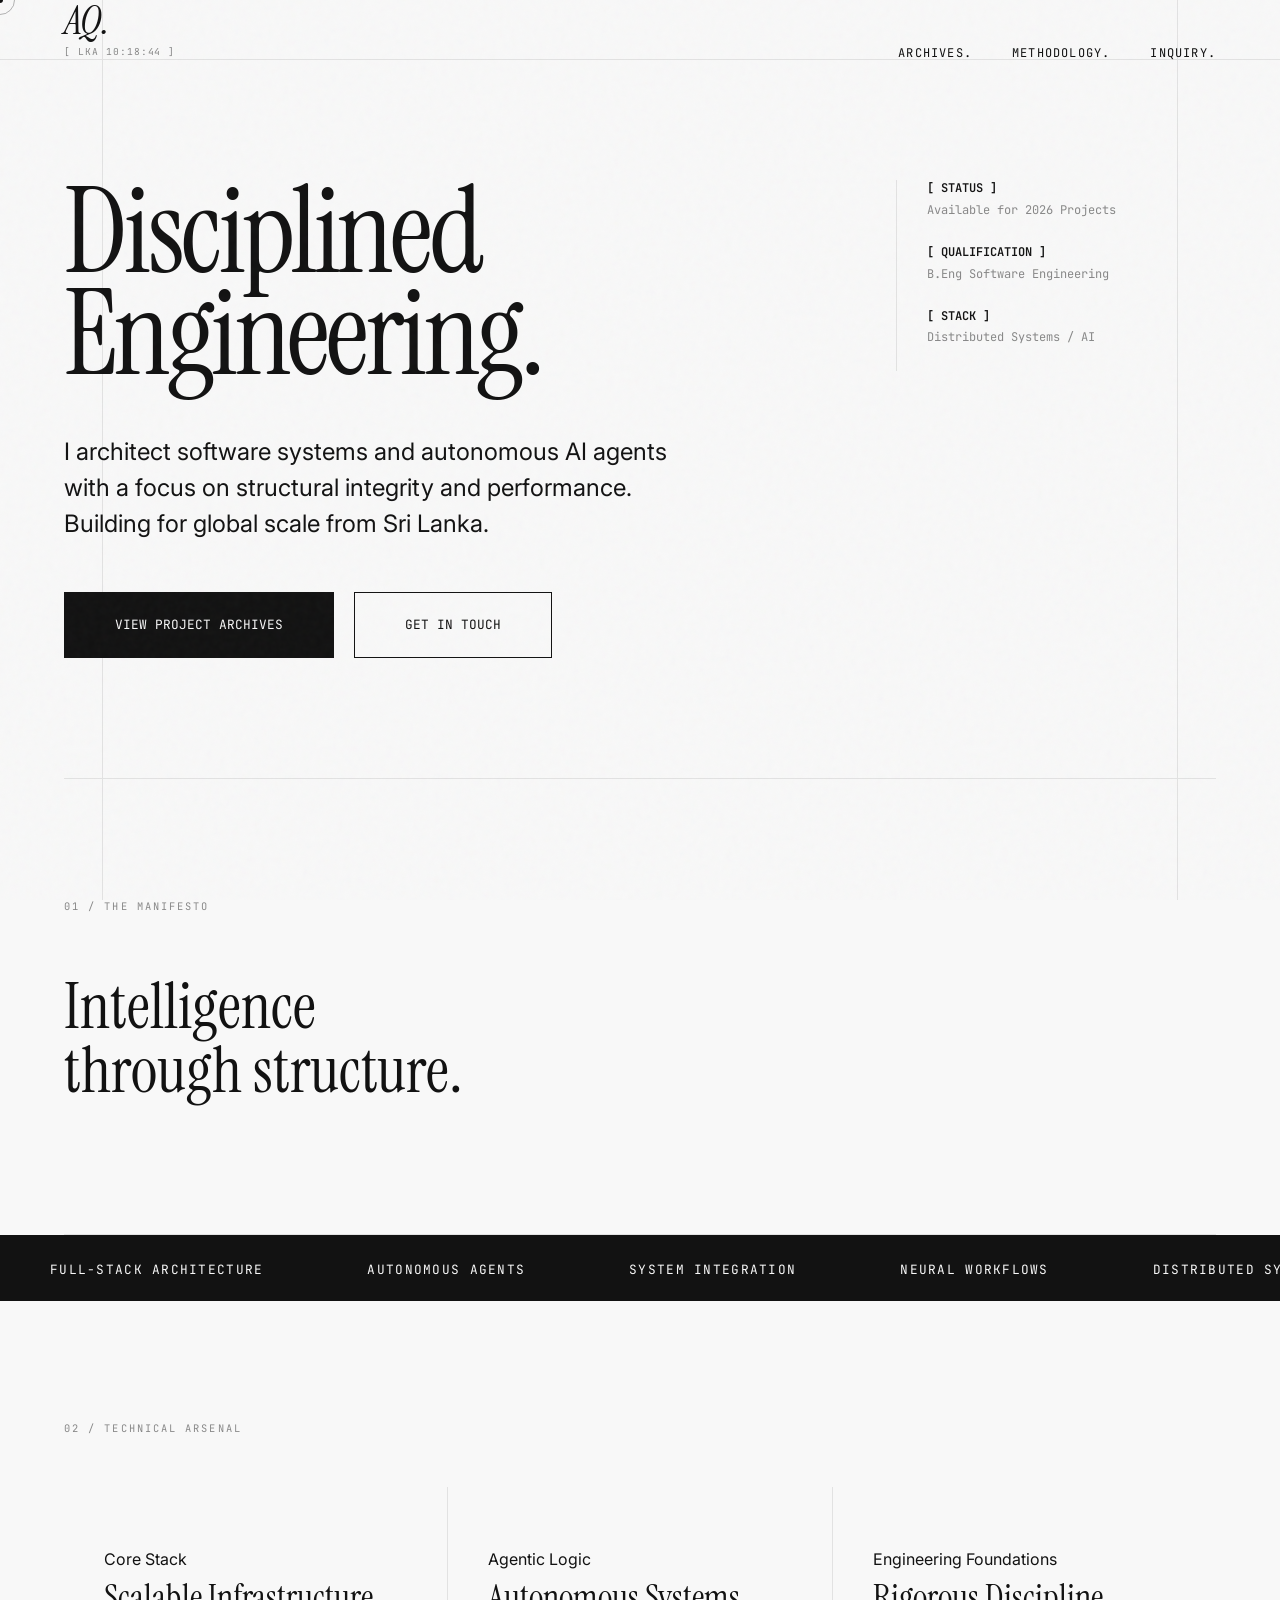
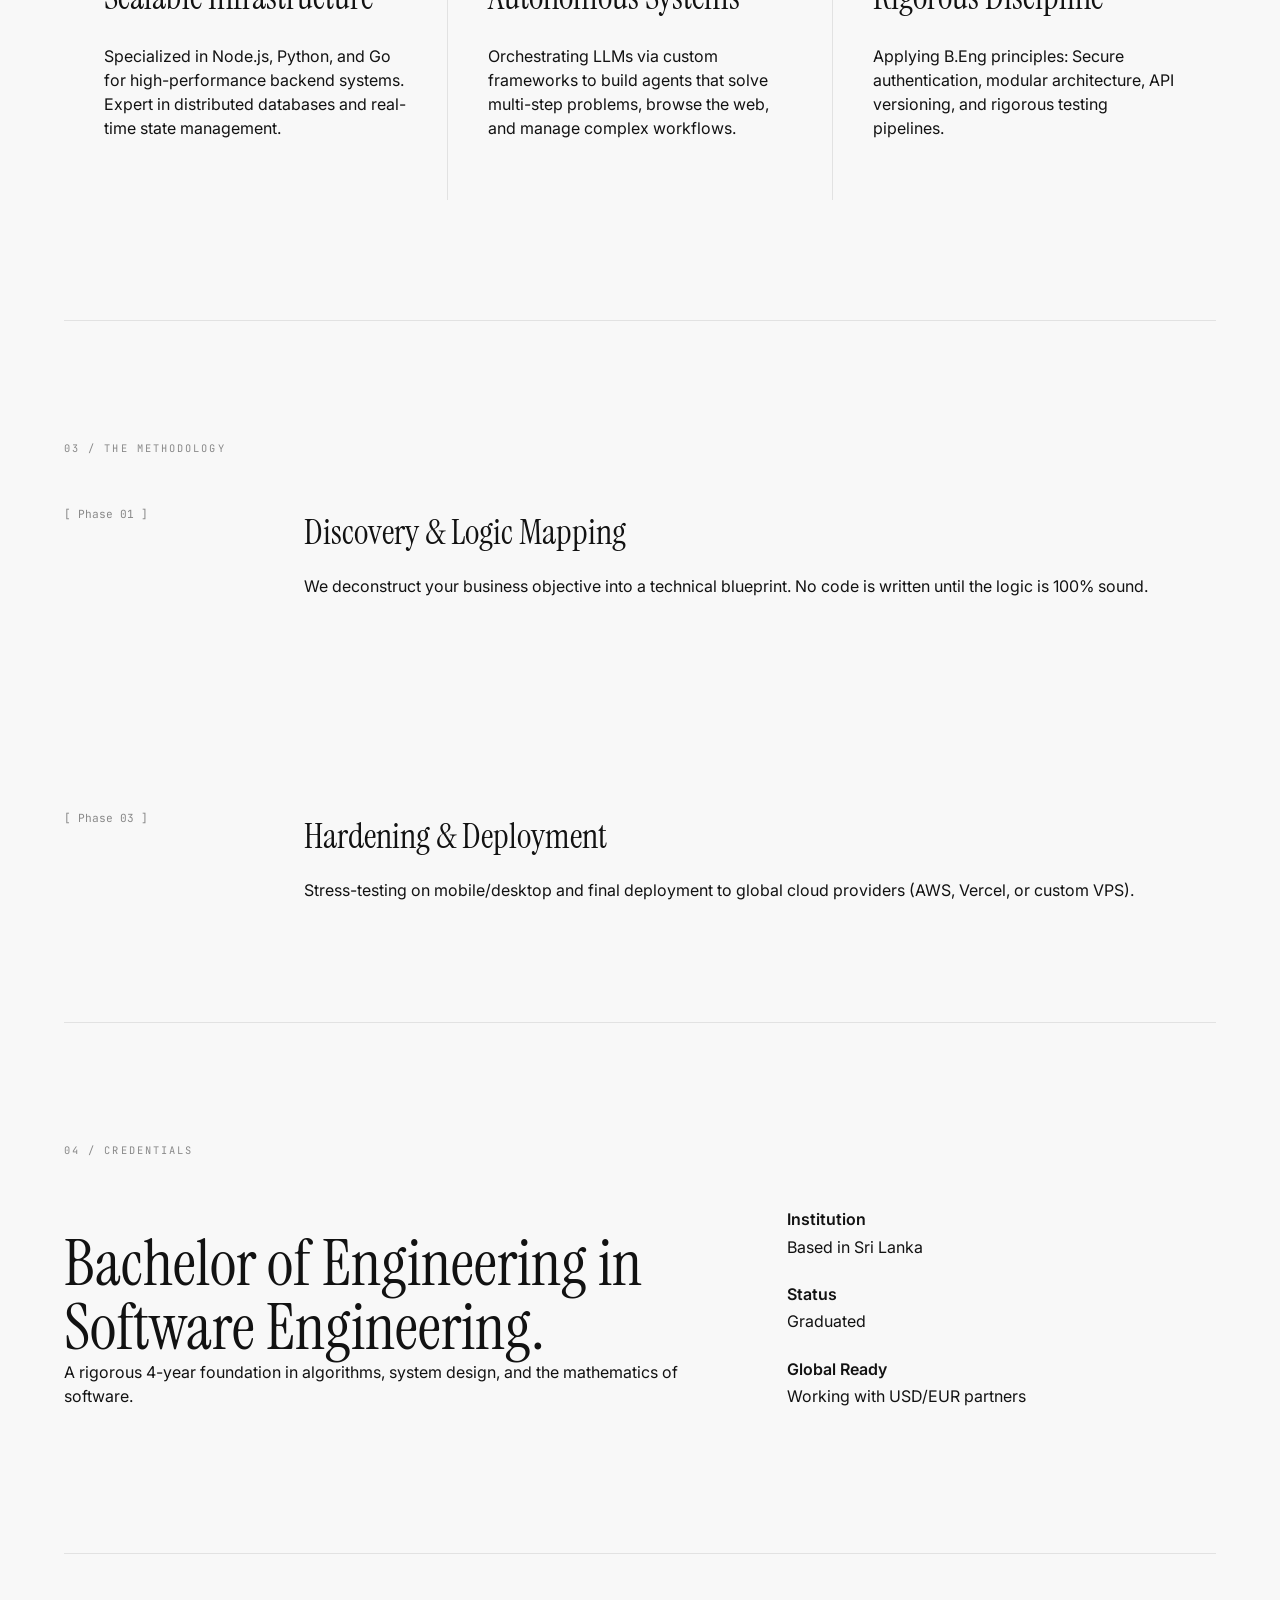
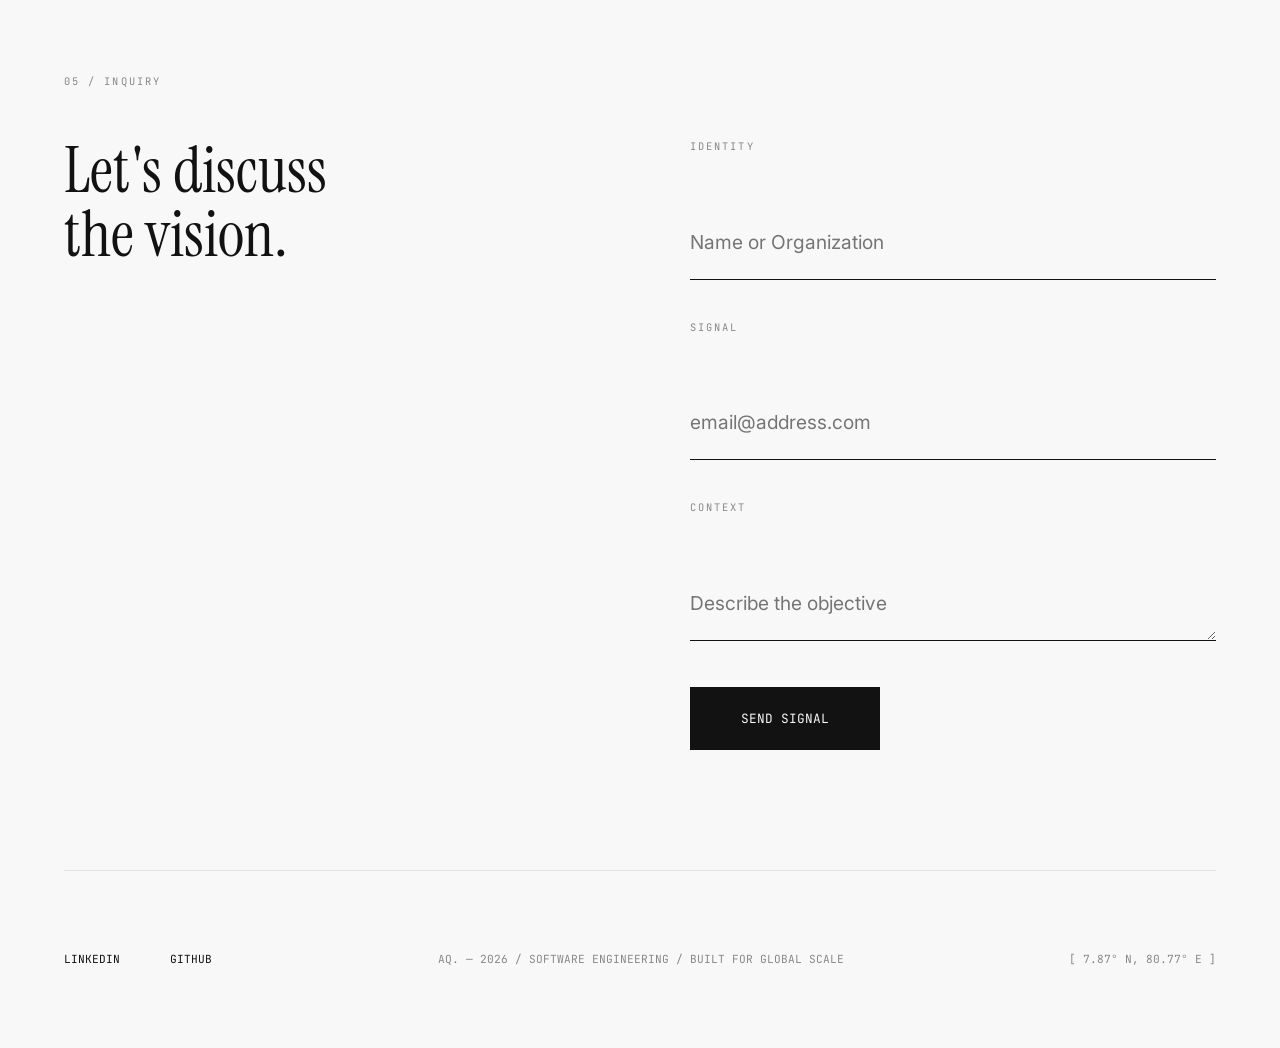
==== commit 5e4ff19a: "Update index.html" ====
--- a/index.html
+++ b/index.html
@@ -170,7 +170,7 @@
                         <p class="reveal">Available for international contracts and innovative engineering collaborations.</p>
                         <a href="assets/cv.pdf" class="submit-btn btn-secondary magnetic reveal" style="margin-top: 30px;" download>Download Professional CV</a>
                     </div>
-                    <form action="https://formspree.io/f/YOUR_ID" method="POST" class="reveal">
+                    <form action="https://formspree.io/f/mzdlvgkl" method="POST" class="reveal">
                         <div class="input-wrap">
                             <label class="section-label">Identity</label>
                             <input type="text" name="name" placeholder="Name or Organization" required>
